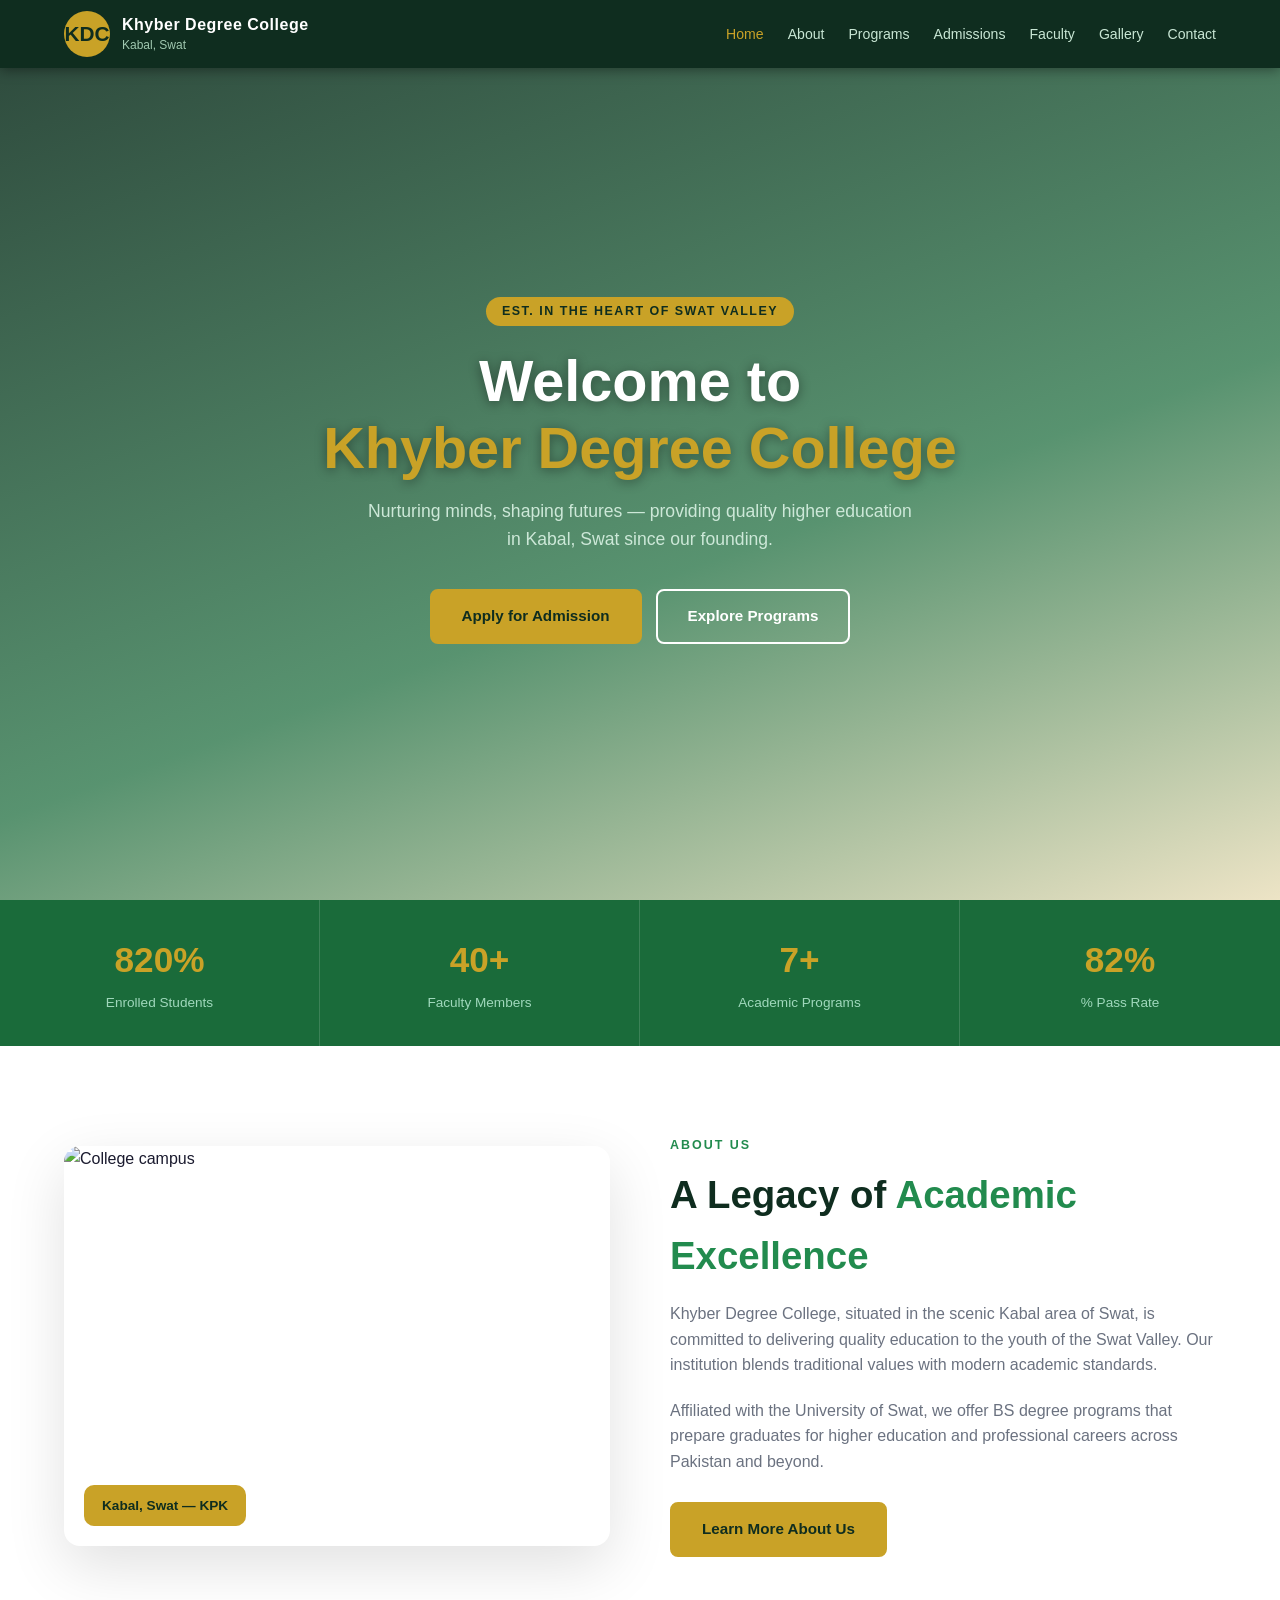
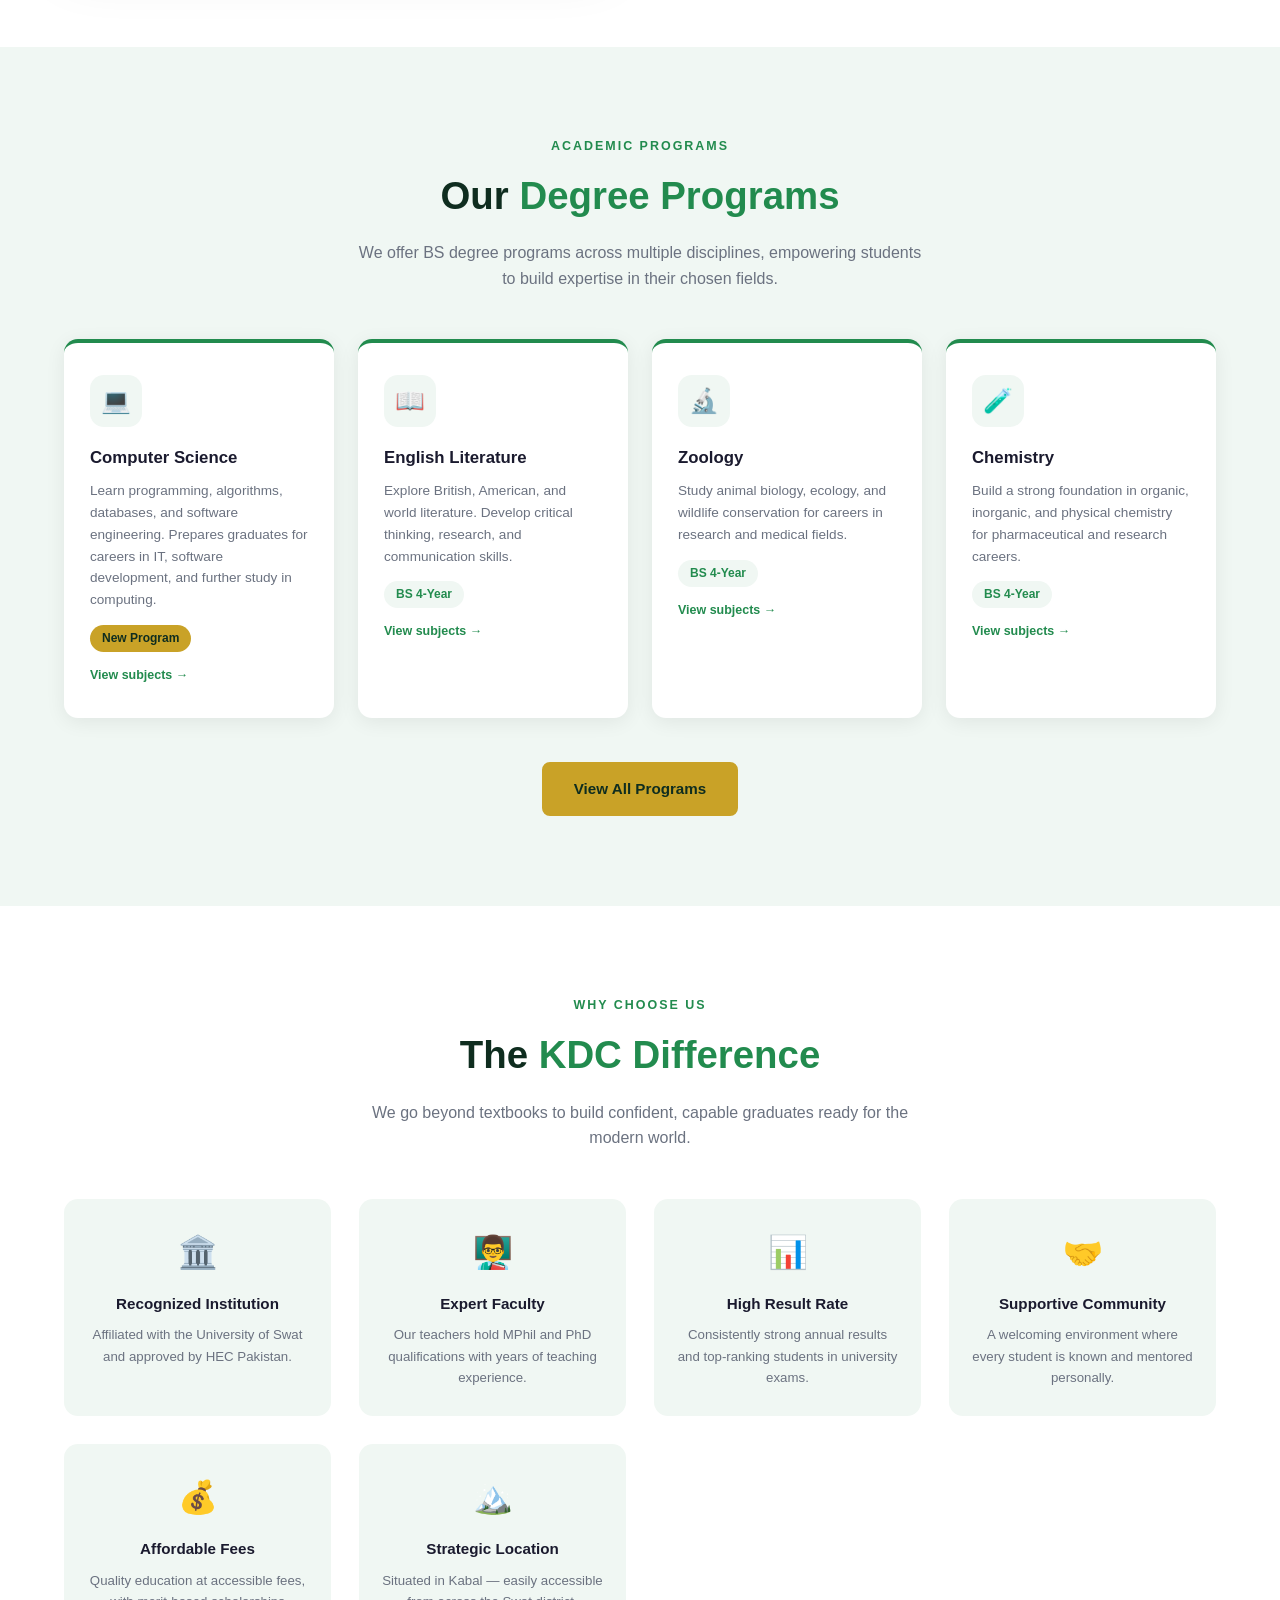
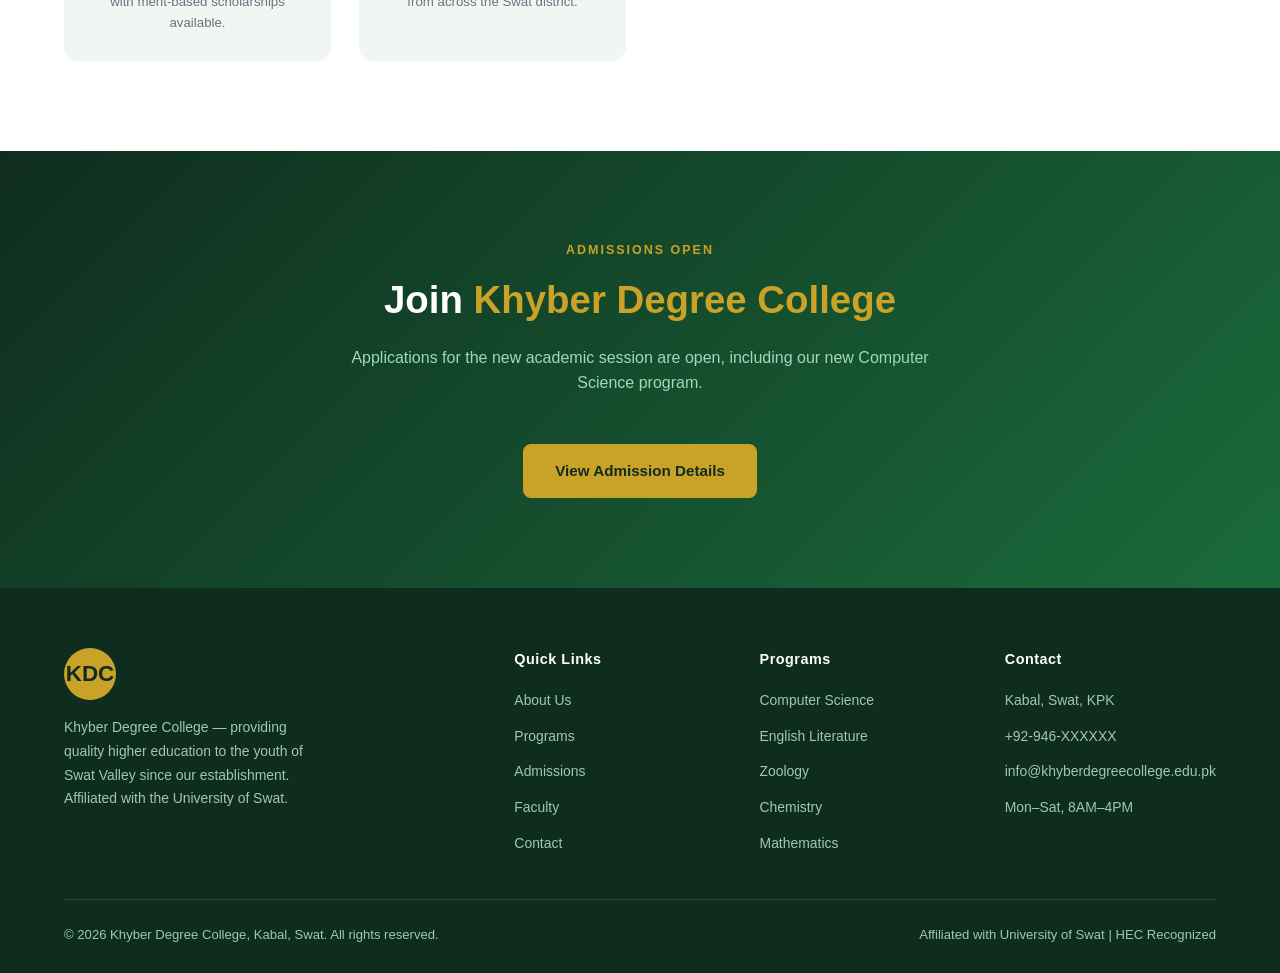
==== index.html @ 4fcd4484 "Add files via upload" ====
<!DOCTYPE html>
<html lang="en">
<head>
  <meta charset="UTF-8" />
  <meta name="viewport" content="width=device-width, initial-scale=1.0" />
  <title>Khyber Degree College – Kabal, Swat</title>
  <link rel="stylesheet" href="css/style.css" />
</head>
<body>

<!-- ── Navbar ── -->
<nav id="navbar">
  <a class="nav-brand" href="index.html">
    <div class="nav-logo">KDC</div>
    <div class="nav-title">
      <strong>Khyber Degree College</strong>
      <span>Kabal, Swat</span>
    </div>
  </a>
  <ul class="nav-links" id="navLinks">
    <li><a href="index.html" class="active">Home</a></li>
    <li><a href="about.html">About</a></li>
    <li><a href="programs.html">Programs</a></li>
    <li><a href="admissions.html">Admissions</a></li>
    <li><a href="faculty.html">Faculty</a></li>
    <li><a href="gallery.html">Gallery</a></li>
    <li><a href="contact.html">Contact</a></li>
  </ul>
  <div class="hamburger" id="hamburger" onclick="toggleMenu()">
    <span></span><span></span><span></span>
  </div>
</nav>

<!-- ── Hero ── -->
<section class="hero" id="home">
  <div class="hero-content">
    <div class="hero-badge">Est. in the Heart of Swat Valley</div>
    <h1>Welcome to<br><em>Khyber Degree College</em></h1>
    <p>Nurturing minds, shaping futures — providing quality higher education in Kabal, Swat since our founding.</p>
    <div class="hero-buttons">
      <a href="admissions.html" class="btn btn-primary">Apply for Admission</a>
      <a href="programs.html" class="btn btn-outline">Explore Programs</a>
    </div>
  </div>
</section>

<!-- ── Stats ── -->
<div class="stats">
  <div class="stat"><div class="num" data-target="1200">0</div><div class="lbl">Enrolled Students</div></div>
  <div class="stat"><div class="num" data-target="40">0</div><div class="lbl">Faculty Members</div></div>
  <div class="stat"><div class="num" data-target="7">0</div><div class="lbl">Academic Programs</div></div>
  <div class="stat"><div class="num" data-target="95">0</div><div class="lbl">% Pass Rate</div></div>
</div>

<!-- ── About teaser ── -->
<section class="about" id="about">
  <div class="about-grid">
    <div class="about-img">
      <img src="https://images.unsplash.com/photo-1523050854058-8df90110c9f1?w=800&q=80" alt="College campus" />
      <div class="img-badge">Kabal, Swat — KPK</div>
    </div>
    <div>
      <p class="section-label">About Us</p>
      <h2 class="section-title">A Legacy of <span>Academic Excellence</span></h2>
      <p style="color:var(--muted); margin-bottom:20px;">
        Khyber Degree College, situated in the scenic Kabal area of Swat, is committed to delivering quality education to the youth of the Swat Valley. Our institution blends traditional values with modern academic standards.
      </p>
      <p style="color:var(--muted); margin-bottom: 28px;">
        Affiliated with the University of Swat, we offer BS degree programs that prepare graduates for higher education and professional careers across Pakistan and beyond.
      </p>
      <a href="about.html" class="btn btn-primary">Learn More About Us</a>
    </div>
  </div>
</section>

<!-- ── Programs teaser ── -->
<section class="programs" id="programs">
  <div class="centered">
    <p class="section-label">Academic Programs</p>
    <h2 class="section-title">Our <span>Degree Programs</span></h2>
    <p class="section-desc">We offer BS degree programs across multiple disciplines, empowering students to build expertise in their chosen fields.</p>
  </div>
  <div class="programs-grid">
    <div class="program-card" onclick="openProgramModal('computer-science')">
      <div class="prog-icon">💻</div>
      <h3>Computer Science</h3>
      <p>Learn programming, algorithms, databases, and software engineering. Prepares graduates for careers in IT, software development, and further study in computing.</p>
      <span class="prog-badge new">New Program</span>
      <span class="prog-hint">View subjects →</span>
    </div>
    <div class="program-card" onclick="openProgramModal('english-literature')">
      <div class="prog-icon">📖</div>
      <h3>English Literature</h3>
      <p>Explore British, American, and world literature. Develop critical thinking, research, and communication skills.</p>
      <span class="prog-badge">BS 4-Year</span>
      <span class="prog-hint">View subjects →</span>
    </div>
    <div class="program-card" onclick="openProgramModal('zoology')">
      <div class="prog-icon">🔬</div>
      <h3>Zoology</h3>
      <p>Study animal biology, ecology, and wildlife conservation for careers in research and medical fields.</p>
      <span class="prog-badge">BS 4-Year</span>
      <span class="prog-hint">View subjects →</span>
    </div>
    <div class="program-card" onclick="openProgramModal('chemistry')">
      <div class="prog-icon">🧪</div>
      <h3>Chemistry</h3>
      <p>Build a strong foundation in organic, inorganic, and physical chemistry for pharmaceutical and research careers.</p>
      <span class="prog-badge">BS 4-Year</span>
      <span class="prog-hint">View subjects →</span>
    </div>
  </div>
  <div class="centered" style="margin-top: 44px;">
    <a href="programs.html" class="btn btn-primary">View All Programs</a>
  </div>
</section>

<!-- ── Program detail modal ── -->
<div class="modal-overlay" id="programModal">
  <div class="modal-box">
    <button class="modal-close" onclick="closeProgramModal()" aria-label="Close">✕</button>
    <div class="modal-icon" id="modalIcon"></div>
    <h2 id="modalTitle"></h2>
    <span class="modal-badge" id="modalBadge"></span>
    <h3>Core Subjects</h3>
    <ul class="modal-subjects" id="modalSubjects"></ul>
    <h3>Career Paths</h3>
    <div class="modal-careers" id="modalCareers"></div>
    <div class="modal-note">
      Plus compulsory courses in all programs: English, Islamic Studies/Ethics, Pakistan Studies, and Communication Skills.
    </div>
  </div>
</div>

<!-- ── Why KDC ── -->
<section class="why" id="why">
  <div class="centered">
    <p class="section-label">Why Choose Us</p>
    <h2 class="section-title">The <span>KDC Difference</span></h2>
    <p class="section-desc">We go beyond textbooks to build confident, capable graduates ready for the modern world.</p>
  </div>
  <div class="why-grid">
    <div class="why-card">
      <span class="why-icon">🏛️</span>
      <h3>Recognized Institution</h3>
      <p>Affiliated with the University of Swat and approved by HEC Pakistan.</p>
    </div>
    <div class="why-card">
      <span class="why-icon">👨‍🏫</span>
      <h3>Expert Faculty</h3>
      <p>Our teachers hold MPhil and PhD qualifications with years of teaching experience.</p>
    </div>
    <div class="why-card">
      <span class="why-icon">📊</span>
      <h3>High Result Rate</h3>
      <p>Consistently strong annual results and top-ranking students in university exams.</p>
    </div>
    <div class="why-card">
      <span class="why-icon">🤝</span>
      <h3>Supportive Community</h3>
      <p>A welcoming environment where every student is known and mentored personally.</p>
    </div>
    <div class="why-card">
      <span class="why-icon">💰</span>
      <h3>Affordable Fees</h3>
      <p>Quality education at accessible fees, with merit-based scholarships available.</p>
    </div>
    <div class="why-card">
      <span class="why-icon">🏔️</span>
      <h3>Strategic Location</h3>
      <p>Situated in Kabal — easily accessible from across the Swat district.</p>
    </div>
  </div>
</section>

<!-- ── Admission CTA ── -->
<section class="admission" id="admission">
  <p class="section-label">Admissions Open</p>
  <h2 class="section-title">Join <span style="color:var(--gold)">Khyber Degree College</span></h2>
  <p class="section-desc">Applications for the new academic session are open, including our new Computer Science program.</p>
  <a href="admissions.html" class="btn btn-primary">View Admission Details</a>
</section>

<!-- ── Footer ── -->
<footer>
  <div class="footer-grid">
    <div class="footer-brand">
      <div class="footer-logo">KDC</div>
      <p>Khyber Degree College — providing quality higher education to the youth of Swat Valley since our establishment. Affiliated with the University of Swat.</p>
    </div>
    <div class="footer-col">
      <h4>Quick Links</h4>
      <ul>
        <li><a href="about.html">About Us</a></li>
        <li><a href="programs.html">Programs</a></li>
        <li><a href="admissions.html">Admissions</a></li>
        <li><a href="faculty.html">Faculty</a></li>
        <li><a href="contact.html">Contact</a></li>
      </ul>
    </div>
    <div class="footer-col">
      <h4>Programs</h4>
      <ul>
        <li><a href="programs.html">Computer Science</a></li>
        <li><a href="programs.html">English Literature</a></li>
        <li><a href="programs.html">Zoology</a></li>
        <li><a href="programs.html">Chemistry</a></li>
        <li><a href="programs.html">Mathematics</a></li>
      </ul>
    </div>
    <div class="footer-col">
      <h4>Contact</h4>
      <ul>
        <li><a href="contact.html">Kabal, Swat, KPK</a></li>
        <li><a href="contact.html">+92-946-XXXXXX</a></li>
        <li><a href="contact.html">info@khyberdegreecollege.edu.pk</a></li>
        <li><a href="contact.html">Mon–Sat, 8AM–4PM</a></li>
      </ul>
    </div>
  </div>
  <div class="footer-bottom">
    <span>© 2026 Khyber Degree College, Kabal, Swat. All rights reserved.</span>
    <span>Affiliated with University of Swat | HEC Recognized</span>
  </div>
</footer>

<script src="js/script.js"></script>
<script src="js/programs-data.js"></script>
</body>
</html>
---- css/style.css ----
/* ── Reset & base ── */
*, *::before, *::after { box-sizing: border-box; margin: 0; padding: 0; }
html { scroll-behavior: smooth; }
body {
  font-family: 'Segoe UI', Arial, sans-serif;
  color: #1a1a2e;
  background: #f9fafb;
  line-height: 1.6;
}

/* ── Colour tokens ── */
:root {
  --green:  #1a6b3a;
  --green2: #228b4e;
  --gold:   #c9a227;
  --light:  #f0f7f3;
  --dark:   #0f2d1f;
  --text:   #2d2d2d;
  --muted:  #6b7280;
}

a { color: inherit; }
img { max-width: 100%; display: block; }

/* ── Navbar ── */
nav {
  position: fixed; top: 0; width: 100%; z-index: 999;
  background: var(--dark);
  display: flex; align-items: center; justify-content: space-between;
  padding: 0 5%;
  height: 68px;
  box-shadow: 0 2px 12px rgba(0,0,0,.4);
}
.nav-brand {
  display: flex; align-items: center; gap: 12px;
  text-decoration: none;
}
.nav-logo {
  width: 46px; height: 46px; border-radius: 50%;
  background: var(--gold);
  display: flex; align-items: center; justify-content: center;
  font-size: 1.3rem; font-weight: 900; color: var(--dark);
  flex-shrink: 0;
}
.nav-title { color: #fff; line-height: 1.2; }
.nav-title strong { display: block; font-size: 1rem; letter-spacing: .5px; }
.nav-title span { font-size: .75rem; color: #a0c8b0; }
.nav-links { display: flex; gap: 24px; list-style: none; }
.nav-links a {
  color: #c8e6d4; text-decoration: none;
  font-size: .88rem; font-weight: 500;
  transition: color .2s;
}
.nav-links a:hover, .nav-links a.active { color: var(--gold); }
.hamburger { display: none; flex-direction: column; gap: 5px; cursor: pointer; }
.hamburger span { width: 24px; height: 2px; background: #fff; transition: .3s; }

/* ── Hero (home) ── */
.hero {
  min-height: 100vh;
  background:
    linear-gradient(160deg, rgba(15,45,31,.88) 0%, rgba(26,107,58,.72) 60%, rgba(201,162,39,.25) 100%),
    url('https://images.unsplash.com/photo-1562774053-701939374585?w=1600&q=80') center/cover no-repeat;
  display: flex; align-items: center; justify-content: center;
  text-align: center;
  padding: 120px 5% 80px;
}
.hero-content { max-width: 780px; }
.hero-badge {
  display: inline-block;
  background: var(--gold); color: var(--dark);
  font-size: .78rem; font-weight: 700; letter-spacing: 1.5px;
  text-transform: uppercase; padding: 5px 16px; border-radius: 20px;
  margin-bottom: 22px;
}
.hero h1 {
  font-size: clamp(2rem, 5vw, 3.6rem);
  color: #fff; font-weight: 800; line-height: 1.15;
  text-shadow: 0 2px 12px rgba(0,0,0,.4);
  margin-bottom: 16px;
}
.hero h1 em { color: var(--gold); font-style: normal; }
.hero p {
  font-size: 1.1rem; color: #cde8d8;
  max-width: 560px; margin: 0 auto 36px;
}
.hero-buttons { display: flex; gap: 14px; justify-content: center; flex-wrap: wrap; }
.btn {
  padding: 13px 30px; border-radius: 8px; font-size: .95rem;
  font-weight: 600; cursor: pointer; text-decoration: none;
  border: 2px solid transparent; transition: all .25s;
  display: inline-block;
}
.btn-primary { background: var(--gold); color: var(--dark); border-color: var(--gold); }
.btn-primary:hover { background: #b8900f; border-color: #b8900f; }
.btn-outline { background: transparent; color: #fff; border-color: #fff; }
.btn-outline:hover { background: #fff; color: var(--dark); }

/* ── Page banner (inner pages) ── */
.page-banner {
  margin-top: 68px;
  padding: 70px 5% 50px;
  background: linear-gradient(135deg, var(--dark) 0%, var(--green) 100%);
  text-align: center;
}
.page-banner .crumb {
  color: var(--gold); font-size: .8rem; font-weight: 700;
  letter-spacing: 1.5px; text-transform: uppercase; margin-bottom: 10px;
}
.page-banner h1 { color: #fff; font-size: clamp(1.8rem, 4vw, 2.6rem); font-weight: 800; }
.page-banner p { color: #a0d8bc; max-width: 560px; margin: 12px auto 0; font-size: .95rem; }

/* ── Stats strip ── */
.stats {
  background: var(--green);
  display: flex; flex-wrap: wrap; justify-content: center; gap: 0;
}
.stat {
  flex: 1 1 180px; text-align: center;
  padding: 32px 20px; border-right: 1px solid rgba(255,255,255,.15);
}
.stat:last-child { border-right: none; }
.stat .num { font-size: 2.2rem; font-weight: 800; color: var(--gold); }
.stat .lbl { font-size: .85rem; color: #a0d8bc; margin-top: 4px; }

/* ── Section shared ── */
section { padding: 90px 5%; }
.section-label {
  font-size: .78rem; font-weight: 700; letter-spacing: 2px;
  text-transform: uppercase; color: var(--green2); margin-bottom: 8px;
}
.section-title {
  font-size: clamp(1.6rem, 3vw, 2.4rem);
  font-weight: 800; color: var(--dark); margin-bottom: 14px;
}
.section-title span { color: var(--green2); }
.section-desc { color: var(--muted); max-width: 580px; margin-bottom: 48px; }
.centered { text-align: center; }
.centered .section-desc { margin-left: auto; margin-right: auto; }

/* ── About ── */
.about { background: #fff; }
.about-grid {
  display: grid; grid-template-columns: 1fr 1fr; gap: 60px; align-items: center;
}
.about-img {
  border-radius: 16px; overflow: hidden;
  box-shadow: 0 20px 60px rgba(0,0,0,.12);
  position: relative;
}
.about-img img { width: 100%; height: 400px; object-fit: cover; display: block; }
.about-img .img-badge {
  position: absolute; bottom: 20px; left: 20px;
  background: var(--gold); color: var(--dark);
  padding: 10px 18px; border-radius: 10px;
  font-weight: 700; font-size: .85rem;
}
.about-points { display: flex; flex-direction: column; gap: 18px; margin-top: 28px; }
.about-point {
  display: flex; gap: 14px; align-items: flex-start;
}
.point-icon {
  width: 40px; height: 40px; border-radius: 10px;
  background: var(--light); color: var(--green2);
  font-size: 1.1rem;
  display: flex; align-items: center; justify-content: center;
  flex-shrink: 0;
}
.about-point h4 { font-size: .95rem; font-weight: 700; margin-bottom: 2px; }
.about-point p { font-size: .87rem; color: var(--muted); }

.mv-grid {
  display: grid; grid-template-columns: repeat(auto-fit, minmax(240px, 1fr));
  gap: 24px; margin-top: 20px;
}
.mv-card {
  background: var(--light); border-radius: 14px; padding: 30px 26px;
  border-top: 4px solid var(--green2);
}
.mv-card h3 { font-size: 1.05rem; font-weight: 700; margin-bottom: 10px; color: var(--dark); }
.mv-card p { font-size: .88rem; color: var(--muted); }

/* ── Programs ── */
.programs { background: var(--light); }
.programs-grid {
  display: grid;
  grid-template-columns: repeat(auto-fit, minmax(240px, 1fr));
  gap: 24px;
}
.program-card {
  background: #fff; border-radius: 14px;
  padding: 32px 26px;
  box-shadow: 0 4px 20px rgba(0,0,0,.07);
  border-top: 4px solid var(--green2);
  transition: transform .25s, box-shadow .25s;
}
.program-card:hover { transform: translateY(-6px); box-shadow: 0 12px 36px rgba(0,0,0,.13); }
.prog-icon {
  width: 52px; height: 52px; border-radius: 14px;
  background: var(--light); color: var(--green2);
  font-size: 1.5rem;
  display: flex; align-items: center; justify-content: center;
  margin-bottom: 18px;
}
.program-card h3 { font-size: 1.05rem; font-weight: 700; margin-bottom: 8px; }
.program-card p { font-size: .85rem; color: var(--muted); line-height: 1.6; }
.prog-badge {
  display: inline-block; margin-top: 14px;
  background: var(--light); color: var(--green2);
  font-size: .75rem; font-weight: 600; padding: 4px 12px; border-radius: 20px;
}
.prog-badge.new { background: var(--gold); color: var(--dark); }
.program-card { cursor: pointer; }
.prog-hint {
  display: block; margin-top: 14px;
  font-size: .78rem; font-weight: 600; color: var(--green2);
}

/* ── Program detail modal ── */
.modal-overlay {
  display: none; position: fixed; inset: 0; z-index: 1200;
  background: rgba(15,45,31,.65);
  align-items: center; justify-content: center;
  padding: 24px;
}
.modal-overlay.open { display: flex; }
.modal-box {
  background: #fff; border-radius: 18px;
  max-width: 560px; width: 100%;
  max-height: 85vh; overflow-y: auto;
  padding: 40px 36px;
  position: relative;
  box-shadow: 0 30px 80px rgba(0,0,0,.35);
}
.modal-close {
  position: absolute; top: 18px; right: 18px;
  width: 34px; height: 34px; border-radius: 50%;
  background: var(--light); color: var(--dark);
  border: none; font-size: 1.1rem; cursor: pointer;
  display: flex; align-items: center; justify-content: center;
  transition: background .2s;
}
.modal-close:hover { background: #e2e8e4; }
.modal-icon {
  width: 56px; height: 56px; border-radius: 14px;
  background: var(--light); color: var(--green2);
  font-size: 1.6rem;
  display: flex; align-items: center; justify-content: center;
  margin-bottom: 18px;
}
.modal-box h2 { font-size: 1.4rem; font-weight: 800; color: var(--dark); margin-bottom: 6px; }
.modal-box .modal-badge {
  display: inline-block; background: var(--light); color: var(--green2);
  font-size: .75rem; font-weight: 600; padding: 4px 12px; border-radius: 20px;
  margin-bottom: 18px;
}
.modal-box h3 {
  font-size: .85rem; font-weight: 700; letter-spacing: .5px; text-transform: uppercase;
  color: var(--green2); margin: 22px 0 12px;
}
.modal-subjects { list-style: none; display: flex; flex-direction: column; gap: 8px; }
.modal-subjects li {
  display: flex; align-items: flex-start; gap: 10px;
  font-size: .88rem; color: var(--text);
}
.modal-subjects li::before {
  content: '✓'; color: var(--green2); font-weight: 800; flex-shrink: 0;
}
.modal-careers { display: flex; flex-wrap: wrap; gap: 8px; }
.modal-careers span {
  background: var(--light); color: var(--dark);
  font-size: .8rem; padding: 6px 14px; border-radius: 20px;
}
.modal-note {
  margin-top: 22px; padding: 14px 16px; border-radius: 10px;
  background: var(--light); border-left: 4px solid var(--gold);
  font-size: .8rem; color: var(--muted);
}

/* ── Why us ── */
.why { background: #fff; }
.why-grid {
  display: grid; grid-template-columns: repeat(auto-fit, minmax(220px, 1fr));
  gap: 28px;
}
.why-card {
  background: var(--light); border-radius: 14px;
  padding: 28px 22px; text-align: center;
  transition: background .25s;
}
.why-card:hover { background: var(--green); }
.why-card:hover .why-icon,
.why-card:hover h3,
.why-card:hover p { color: #fff; }
.why-icon { font-size: 2rem; margin-bottom: 14px; color: var(--green2); display: block; }
.why-card h3 { font-size: .95rem; font-weight: 700; margin-bottom: 8px; }
.why-card p { font-size: .83rem; color: var(--muted); }

/* ── Gallery ── */
.gallery { background: var(--light); }
.gallery-grid {
  display: grid;
  grid-template-columns: repeat(3, 1fr);
  grid-template-rows: 200px 200px;
  gap: 14px;
}
.gallery-item { border-radius: 12px; overflow: hidden; }
.gallery-item:first-child { grid-column: span 2; }
.gallery-item img {
  width: 100%; height: 100%; object-fit: cover;
  transition: transform .4s;
}
.gallery-item:hover img { transform: scale(1.06); }

.gallery-full {
  display: grid;
  grid-template-columns: repeat(auto-fit, minmax(260px, 1fr));
  gap: 18px;
}
.gallery-full .gallery-item { height: 220px; }
.gallery-full .gallery-item img { height: 100%; }

/* ── Admission ── */
.admission {
  background: linear-gradient(135deg, var(--dark) 0%, var(--green) 100%);
  text-align: center;
}
.admission .section-title { color: #fff; }
.admission .section-label { color: var(--gold); }
.admission .section-desc { color: #a0d8bc; margin-left: auto; margin-right: auto; }
.admission-steps {
  display: flex; flex-wrap: wrap; justify-content: center; gap: 24px; margin-bottom: 42px;
}
.step {
  background: rgba(255,255,255,.1); border: 1px solid rgba(255,255,255,.15);
  border-radius: 12px; padding: 24px 20px; width: 180px; text-align: center;
}
.step-num {
  width: 38px; height: 38px; border-radius: 50%;
  background: var(--gold); color: var(--dark);
  font-weight: 800; font-size: 1rem;
  display: flex; align-items: center; justify-content: center;
  margin: 0 auto 12px;
}
.step h4 { color: #fff; font-size: .9rem; font-weight: 600; }

.req-grid {
  display: grid; grid-template-columns: repeat(auto-fit, minmax(220px, 1fr));
  gap: 20px; text-align: left; margin: 30px 0;
}
.req-card {
  background: #fff; border-radius: 12px; padding: 24px;
  box-shadow: 0 4px 20px rgba(0,0,0,.06);
}
.req-card h4 { color: var(--dark); font-size: .95rem; margin-bottom: 8px; }
.req-card p, .req-card ul { color: var(--muted); font-size: .85rem; }
.req-card ul { padding-left: 18px; }

/* ── Faculty ── */
.faculty { background: #fff; }
.faculty-grid {
  display: grid; grid-template-columns: repeat(auto-fit, minmax(230px, 1fr));
  gap: 24px;
}
.faculty-card {
  background: var(--light); border-radius: 14px; padding: 28px 22px; text-align: center;
}
.faculty-avatar {
  width: 72px; height: 72px; border-radius: 50%;
  background: var(--green2); color: #fff;
  display: flex; align-items: center; justify-content: center;
  font-size: 1.4rem; font-weight: 800;
  margin: 0 auto 16px;
}
.faculty-card h3 { font-size: .98rem; font-weight: 700; color: var(--dark); }
.faculty-card .role { font-size: .82rem; color: var(--green2); font-weight: 600; margin: 4px 0 8px; }
.faculty-card p { font-size: .82rem; color: var(--muted); }
.faculty-note {
  background: var(--light); border-left: 4px solid var(--gold);
  padding: 18px 22px; border-radius: 8px; margin-bottom: 40px;
  font-size: .88rem; color: var(--muted);
}

/* ── Contact ── */
.contact { background: #fff; }
.contact-grid { display: grid; grid-template-columns: 1fr 1fr; gap: 60px; }
.contact-info { display: flex; flex-direction: column; gap: 24px; }
.contact-item { display: flex; gap: 16px; align-items: flex-start; }
.contact-icon {
  width: 46px; height: 46px; border-radius: 12px;
  background: var(--light); color: var(--green2);
  font-size: 1.2rem;
  display: flex; align-items: center; justify-content: center; flex-shrink: 0;
}
.contact-item h4 { font-weight: 700; font-size: .9rem; margin-bottom: 4px; }
.contact-item p { font-size: .87rem; color: var(--muted); }
.contact-form { display: flex; flex-direction: column; gap: 16px; }
.form-row { display: grid; grid-template-columns: 1fr 1fr; gap: 16px; }
.contact-form input,
.contact-form textarea,
.contact-form select {
  padding: 13px 16px; border: 2px solid #e5e7eb; border-radius: 8px;
  font-size: .9rem; font-family: inherit; color: var(--text);
  outline: none; transition: border-color .2s; background: #fff;
  width: 100%;
}
.contact-form input:focus,
.contact-form textarea:focus,
.contact-form select:focus { border-color: var(--green2); }
.contact-form textarea { resize: vertical; min-height: 120px; }
.contact-form .btn { width: 100%; text-align: center; border: none; }

.map-placeholder {
  margin-top: 60px; height: 320px; border-radius: 16px;
  background: var(--light); display: flex; align-items: center; justify-content: center;
  color: var(--muted); font-size: .9rem; text-align: center; border: 2px dashed #d1d5db;
}

/* ── Footer ── */
footer {
  background: var(--dark);
  padding: 60px 5% 28px;
  color: #a0c8b0;
}
.footer-grid {
  display: grid; grid-template-columns: 2fr 1fr 1fr 1fr;
  gap: 40px; margin-bottom: 44px;
}
.footer-brand { }
.footer-logo {
  width: 52px; height: 52px; border-radius: 50%;
  background: var(--gold); color: var(--dark);
  font-size: 1.4rem; font-weight: 900;
  display: flex; align-items: center; justify-content: center;
  margin-bottom: 16px;
}
.footer-brand p { font-size: .87rem; line-height: 1.7; max-width: 260px; }
.footer-col h4 {
  color: #fff; font-size: .9rem; font-weight: 700;
  margin-bottom: 16px; letter-spacing: .5px;
}
.footer-col ul { list-style: none; display: flex; flex-direction: column; gap: 10px; }
.footer-col a {
  color: #a0c8b0; text-decoration: none; font-size: .87rem;
  transition: color .2s;
}
.footer-col a:hover { color: var(--gold); }
.footer-bottom {
  border-top: 1px solid rgba(255,255,255,.1);
  padding-top: 24px;
  display: flex; justify-content: space-between; align-items: center;
  flex-wrap: wrap; gap: 12px;
  font-size: .82rem;
}

/* ── Responsive ── */
@media (max-width: 900px) {
  .about-grid, .contact-grid, .footer-grid { grid-template-columns: 1fr; }
  .gallery-grid { grid-template-columns: 1fr 1fr; }
  .gallery-item:first-child { grid-column: span 2; }
  .footer-grid { grid-template-columns: 1fr 1fr; }
}
@media (max-width: 640px) {
  .nav-links { display: none; }
  .nav-links.open {
    display: flex; flex-direction: column;
    position: absolute; top: 68px; left: 0; width: 100%;
    background: var(--dark); padding: 20px 5%;
    gap: 18px;
  }
  .hamburger { display: flex; }
  .gallery-grid { grid-template-columns: 1fr; }
  .gallery-item:first-child { grid-column: span 1; }
  .form-row { grid-template-columns: 1fr; }
  .footer-grid { grid-template-columns: 1fr; }
  .footer-bottom { flex-direction: column; text-align: center; }
}
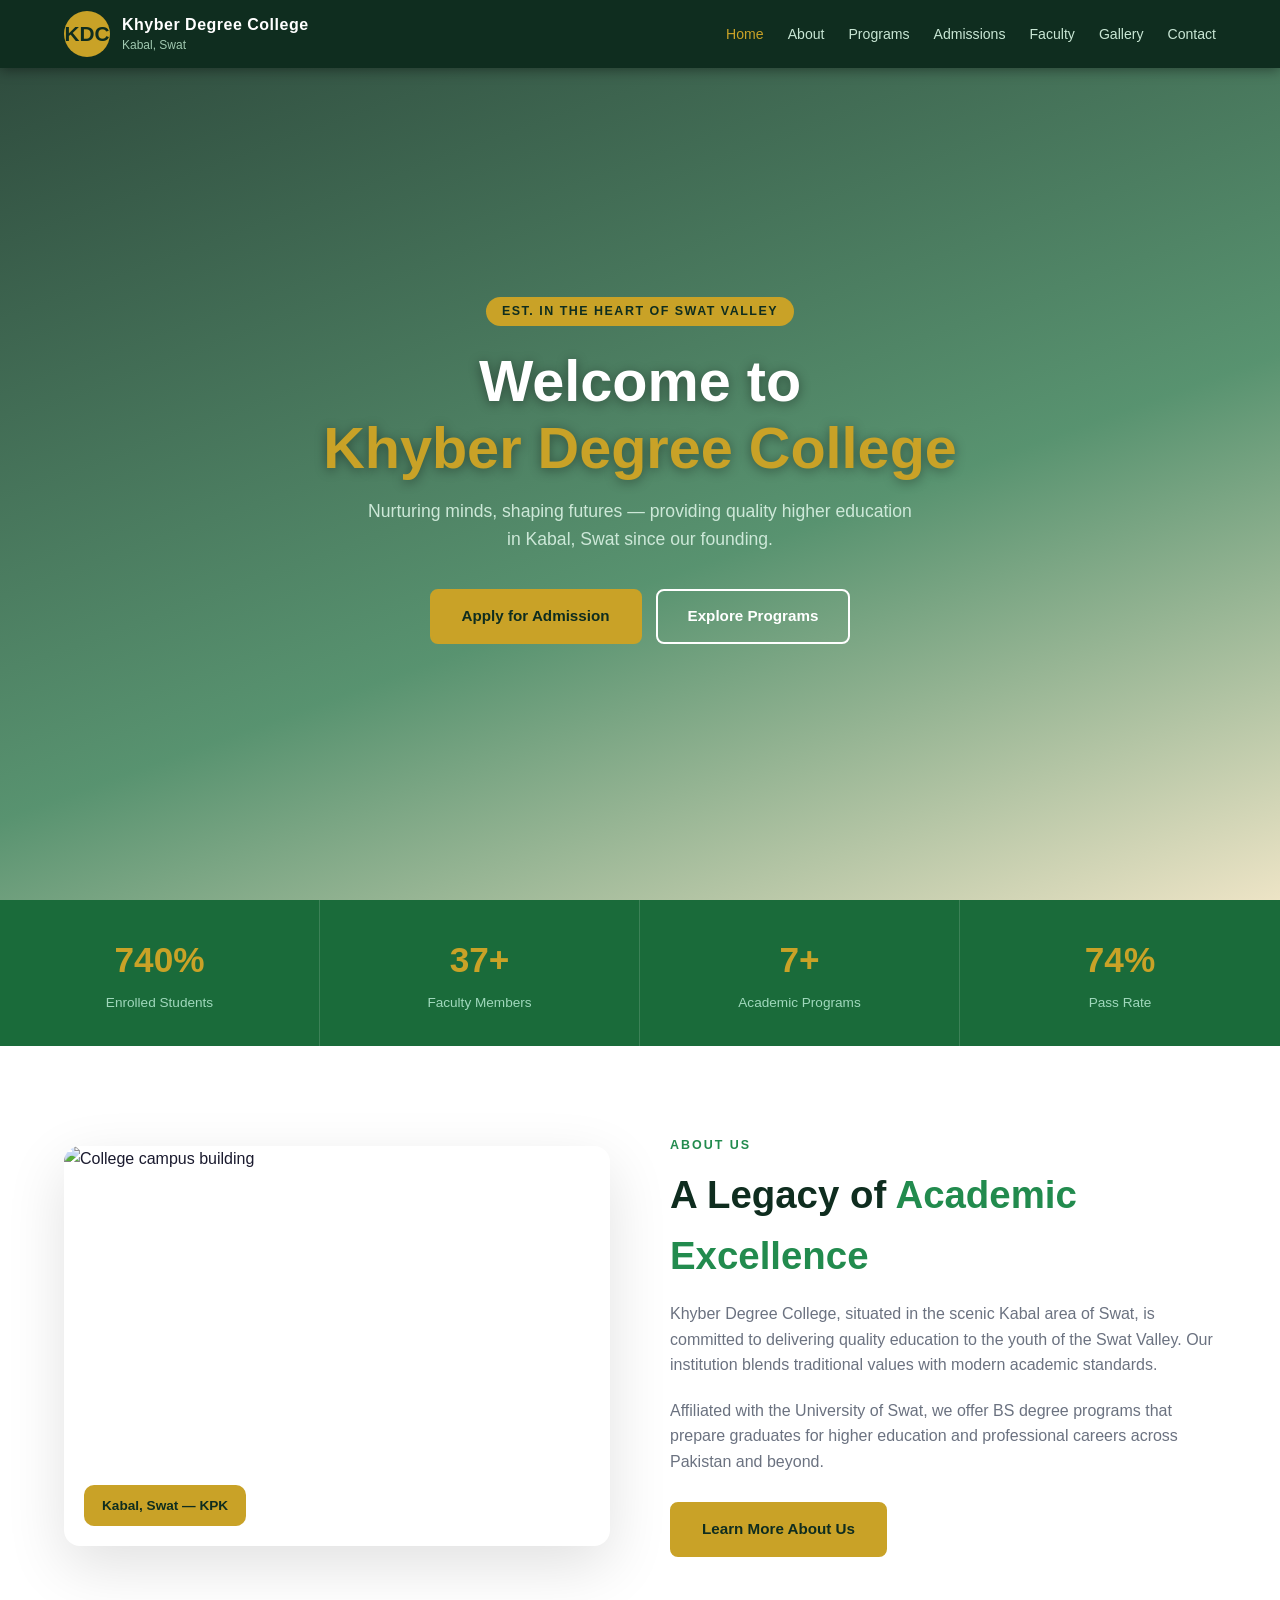
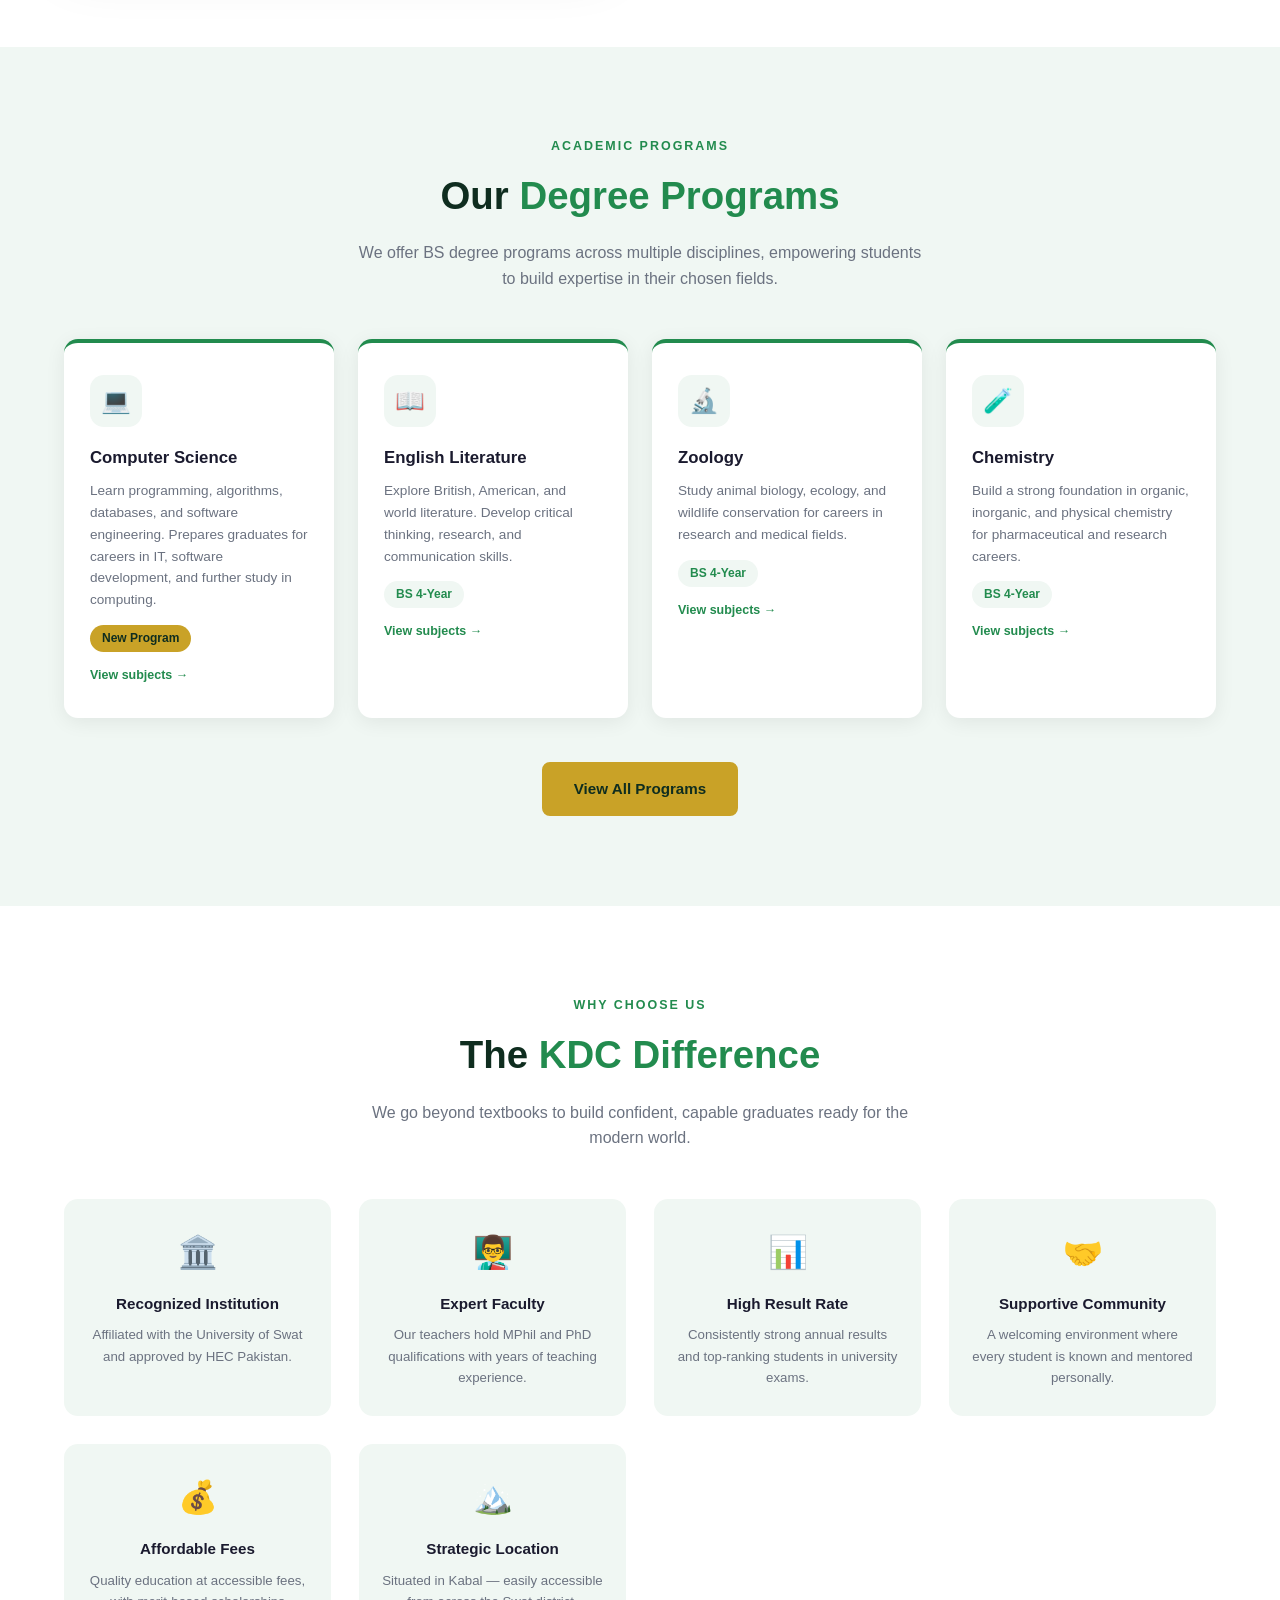
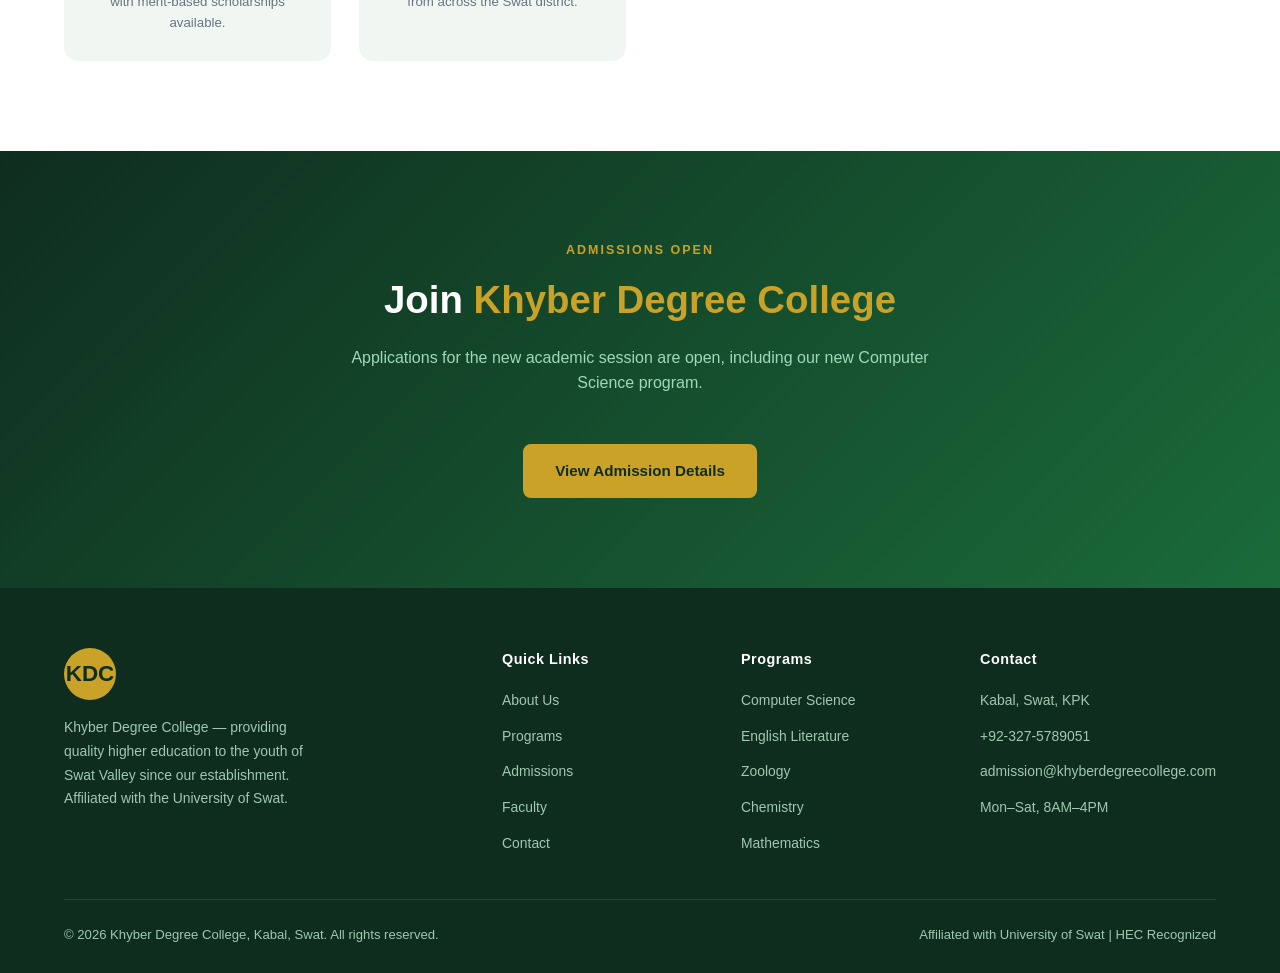
==== commit a33642fe: "Add files via upload" ====
--- a/index.html
+++ b/index.html
@@ -46,17 +46,17 @@
 
 <!-- ── Stats ── -->
 <div class="stats">
-  <div class="stat"><div class="num" data-target="1200">0</div><div class="lbl">Enrolled Students</div></div>
-  <div class="stat"><div class="num" data-target="40">0</div><div class="lbl">Faculty Members</div></div>
-  <div class="stat"><div class="num" data-target="7">0</div><div class="lbl">Academic Programs</div></div>
-  <div class="stat"><div class="num" data-target="95">0</div><div class="lbl">% Pass Rate</div></div>
+  <div class="stat"><div class="num" data-target="1200" data-suffix="+">0</div><div class="lbl">Enrolled Students</div></div>
+  <div class="stat"><div class="num" data-target="40" data-suffix="+">0</div><div class="lbl">Faculty Members</div></div>
+  <div class="stat"><div class="num" data-target="7" data-suffix="">0</div><div class="lbl">Academic Programs</div></div>
+  <div class="stat"><div class="num" data-target="95" data-suffix="%">0</div><div class="lbl">Pass Rate</div></div>
 </div>
 
 <!-- ── About teaser ── -->
 <section class="about" id="about">
   <div class="about-grid">
     <div class="about-img">
-      <img src="https://images.unsplash.com/photo-1523050854058-8df90110c9f1?w=800&q=80" alt="College campus" />
+      <img src="https://images.unsplash.com/photo-1696264940490-ff9e371c324c?w=800&q=80" alt="College campus building" />
       <div class="img-badge">Kabal, Swat — KPK</div>
     </div>
     <div>
@@ -212,8 +212,8 @@
       <h4>Contact</h4>
       <ul>
         <li><a href="contact.html">Kabal, Swat, KPK</a></li>
-        <li><a href="contact.html">+92-946-XXXXXX</a></li>
-        <li><a href="contact.html">info@khyberdegreecollege.edu.pk</a></li>
+        <li><a href="contact.html">+92-327-5789051</a></li>
+        <li><a href="mailto:admission@khyberdegreecollege.com">admission@khyberdegreecollege.com</a></li>
         <li><a href="contact.html">Mon–Sat, 8AM–4PM</a></li>
       </ul>
     </div>
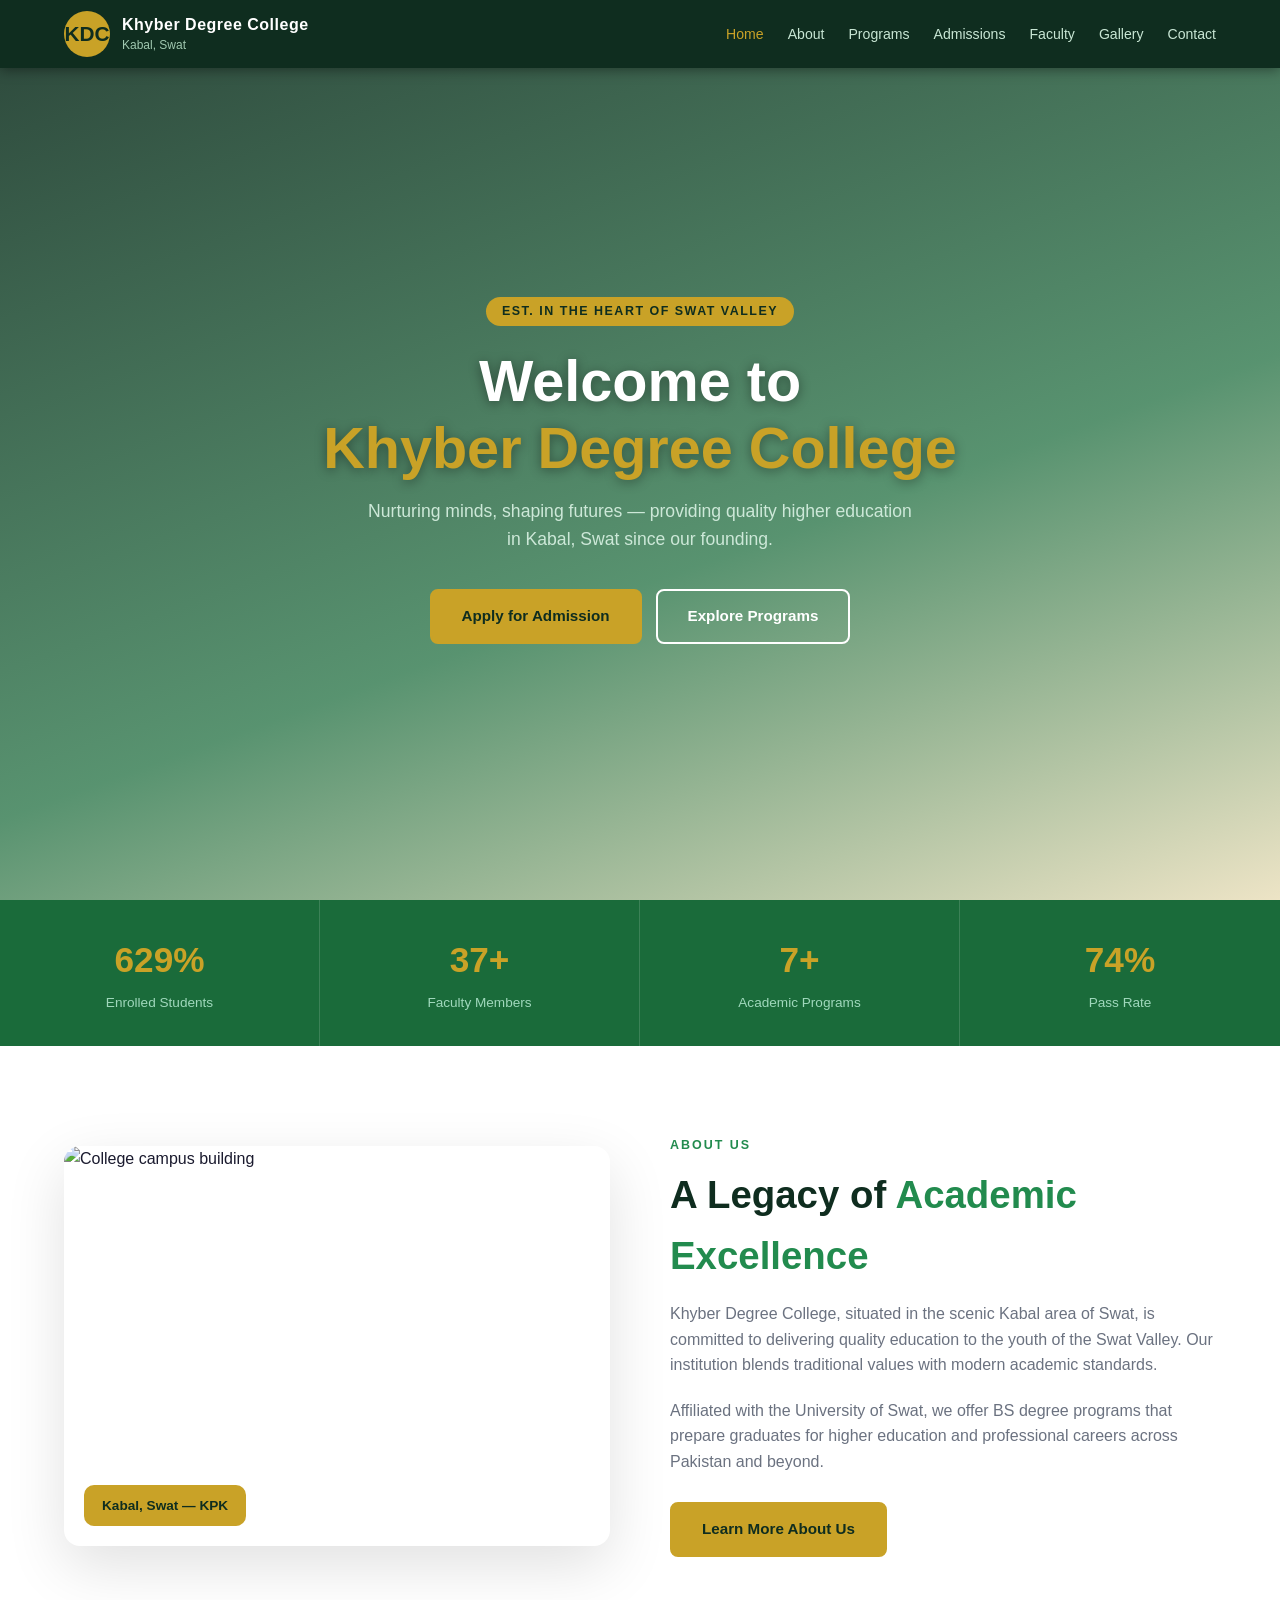
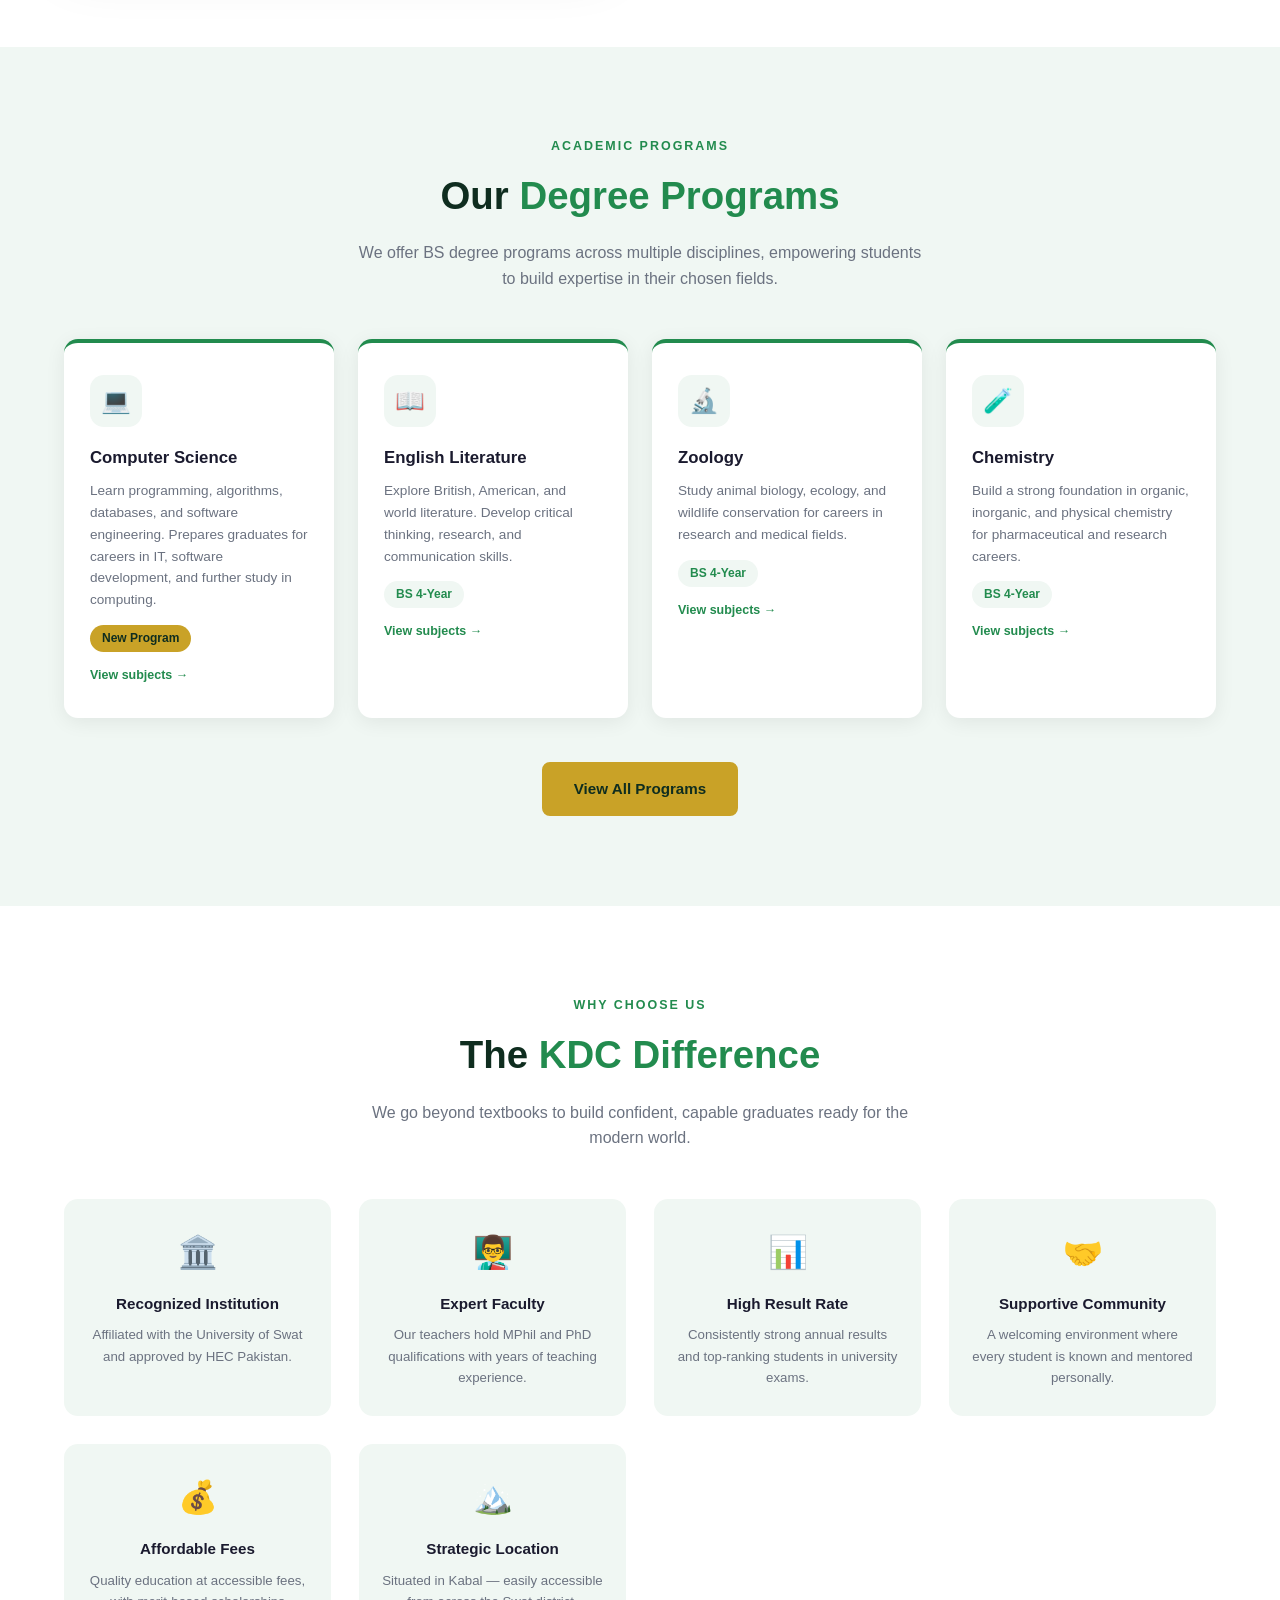
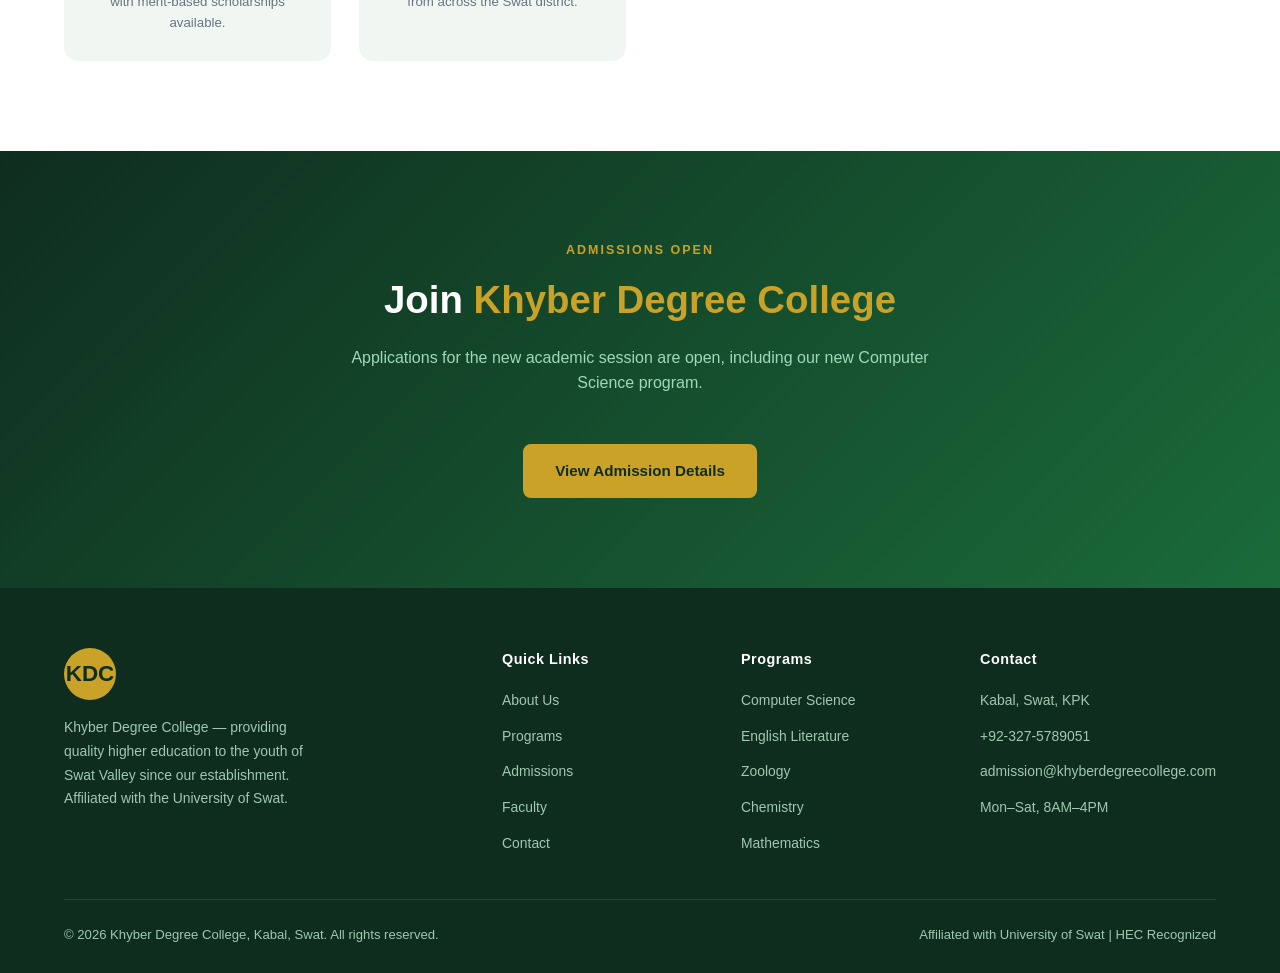
==== commit a0fe97e5: "Add files via upload" ====
--- a/index.html
+++ b/index.html
@@ -46,7 +46,7 @@
 
 <!-- ── Stats ── -->
 <div class="stats">
-  <div class="stat"><div class="num" data-target="1200" data-suffix="+">0</div><div class="lbl">Enrolled Students</div></div>
+  <div class="stat"><div class="num" data-target="1000" data-suffix="+">0</div><div class="lbl">Enrolled Students</div></div>
   <div class="stat"><div class="num" data-target="40" data-suffix="+">0</div><div class="lbl">Faculty Members</div></div>
   <div class="stat"><div class="num" data-target="7" data-suffix="">0</div><div class="lbl">Academic Programs</div></div>
   <div class="stat"><div class="num" data-target="95" data-suffix="%">0</div><div class="lbl">Pass Rate</div></div>
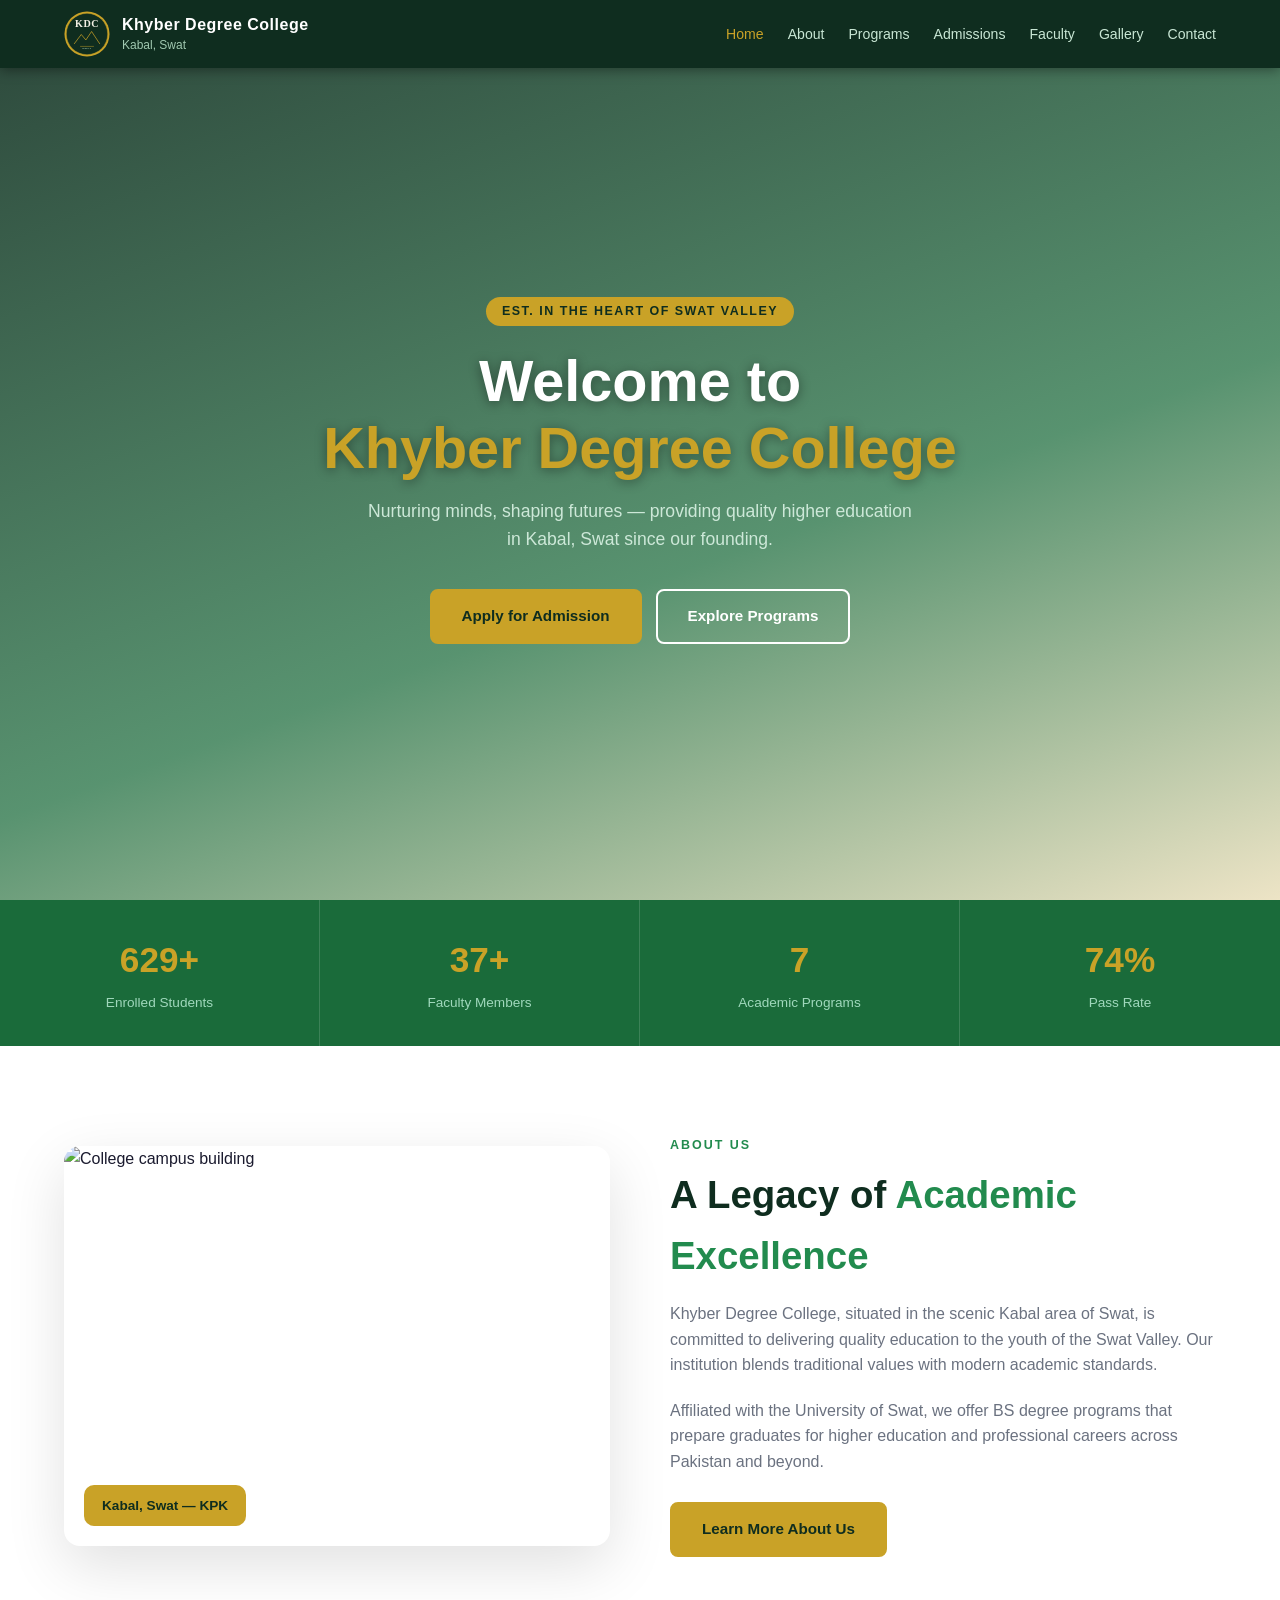
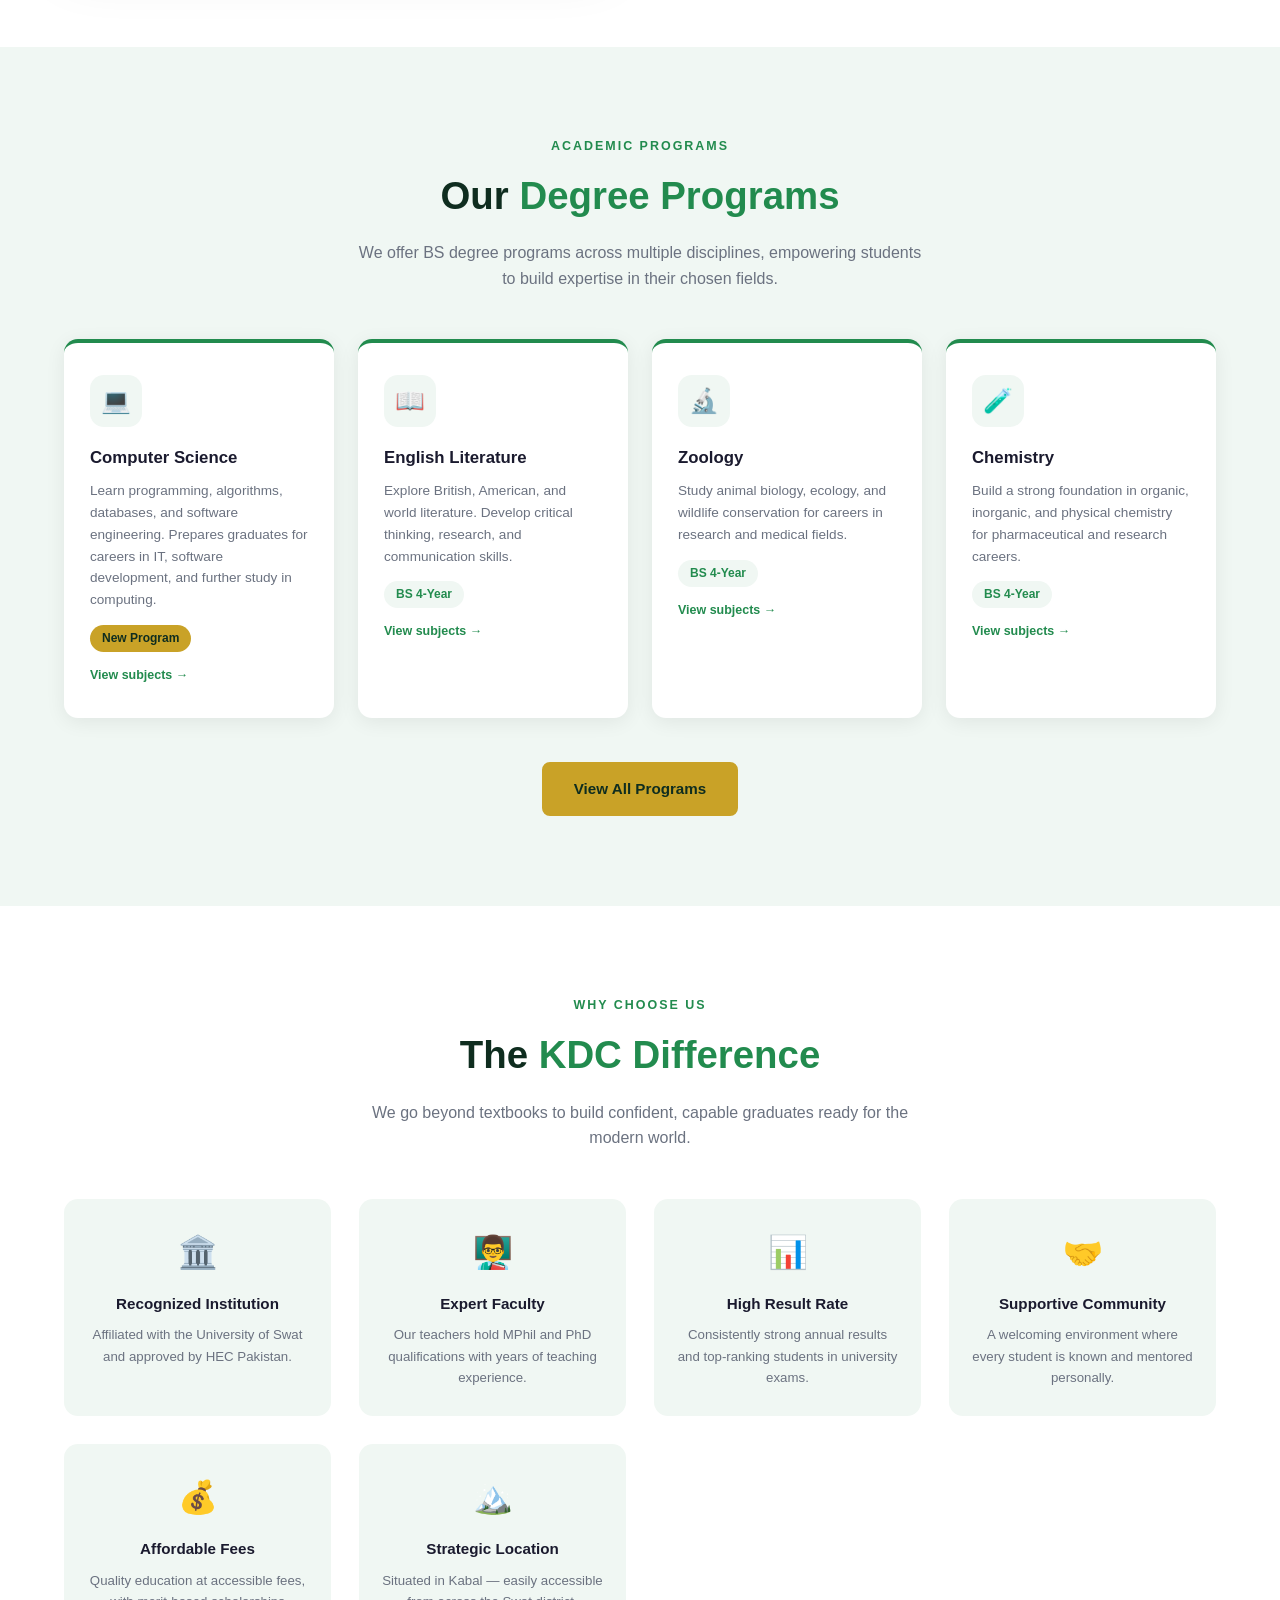
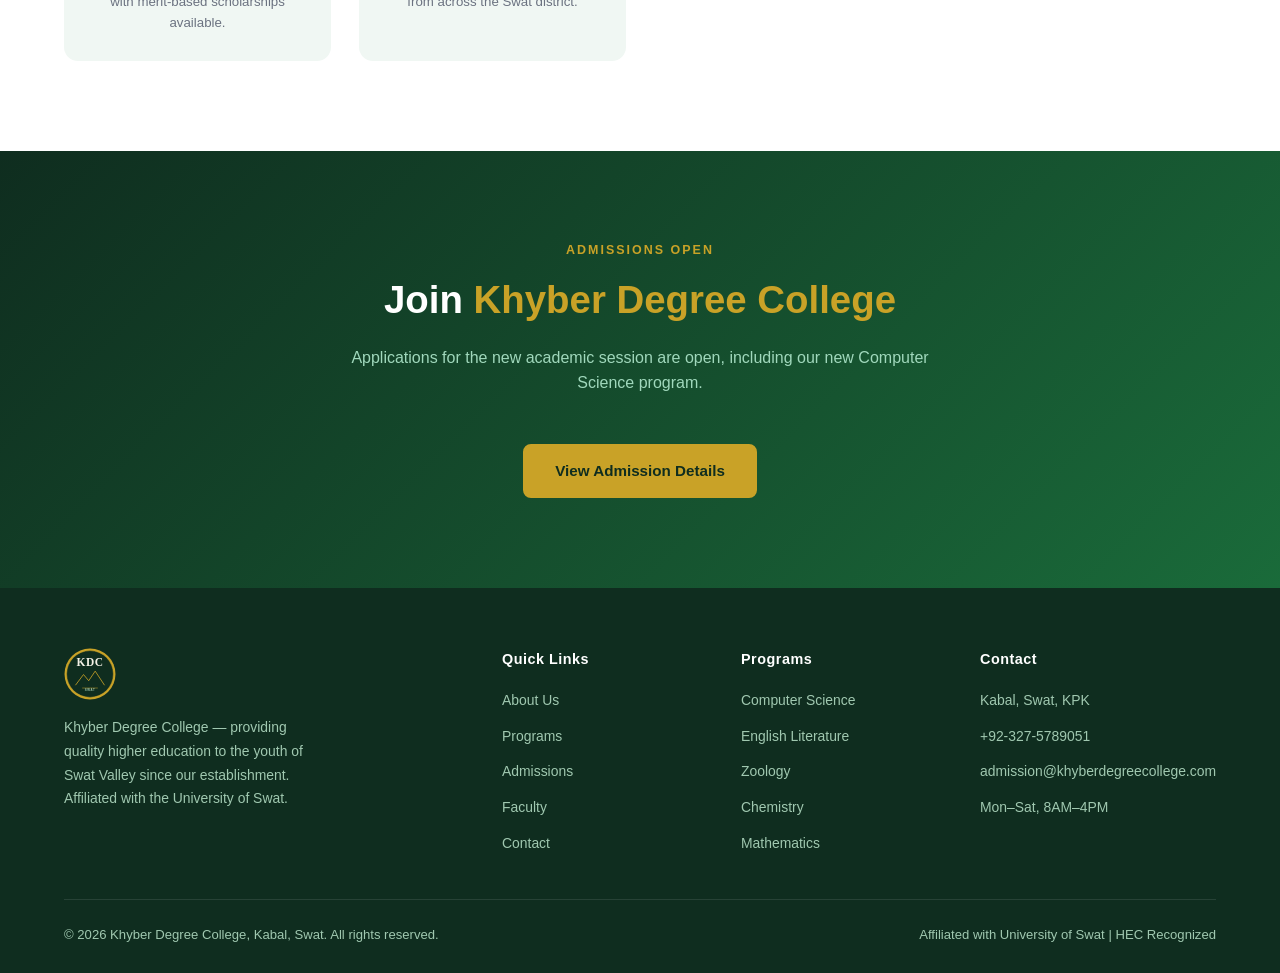
==== commit d31dbcd4: "Add files via upload" ====
--- a/index.html
+++ b/index.html
@@ -4,6 +4,7 @@
   <meta charset="UTF-8" />
   <meta name="viewport" content="width=device-width, initial-scale=1.0" />
   <title>Khyber Degree College – Kabal, Swat</title>
+  <link rel="icon" type="image/svg+xml" href="images/kdc-logo.svg" />
   <link rel="stylesheet" href="css/style.css" />
 </head>
 <body>
@@ -11,7 +12,7 @@
 <!-- ── Navbar ── -->
 <nav id="navbar">
   <a class="nav-brand" href="index.html">
-    <div class="nav-logo">KDC</div>
+    <div class="nav-logo" style="background:none;"><svg width="46" height="46" viewBox="0 0 200 200" style="display:block;flex-shrink:0;"><circle cx="100" cy="100" r="98" fill="#c9a227"/><circle cx="100" cy="100" r="90" fill="#0f2d1f"/><circle cx="100" cy="100" r="90" fill="none" stroke="#c9a227" stroke-width="2"/><text x="100" y="70" text-anchor="middle" font-family="Georgia, serif" font-weight="700" font-size="44" fill="#f4f1e6" letter-spacing="2">KDC</text><path d="M45,142 L75,102 L95,126 L120,89 L155,142" fill="none" stroke="#c9a227" stroke-width="3.5" stroke-linejoin="round" stroke-linecap="round" opacity="0.9"/><line x1="70" y1="154" x2="130" y2="154" stroke="#c9a227" stroke-width="2"/><text x="100" y="167" text-anchor="middle" font-family="Arial" font-weight="700" font-size="11" fill="#a0c8b0" letter-spacing="2.5">SWAT</text></svg></div>
     <div class="nav-title">
       <strong>Khyber Degree College</strong>
       <span>Kabal, Swat</span>
@@ -185,7 +186,7 @@
 <footer>
   <div class="footer-grid">
     <div class="footer-brand">
-      <div class="footer-logo">KDC</div>
+      <div class="footer-logo" style="background:none;"><svg width="52" height="52" viewBox="0 0 200 200" style="display:block;"><circle cx="100" cy="100" r="98" fill="#c9a227"/><circle cx="100" cy="100" r="90" fill="#0f2d1f"/><circle cx="100" cy="100" r="90" fill="none" stroke="#c9a227" stroke-width="2"/><text x="100" y="70" text-anchor="middle" font-family="Georgia, serif" font-weight="700" font-size="44" fill="#f4f1e6" letter-spacing="2">KDC</text><path d="M45,142 L75,102 L95,126 L120,89 L155,142" fill="none" stroke="#c9a227" stroke-width="3.5" stroke-linejoin="round" stroke-linecap="round" opacity="0.9"/><line x1="70" y1="154" x2="130" y2="154" stroke="#c9a227" stroke-width="2"/><text x="100" y="167" text-anchor="middle" font-family="Arial" font-weight="700" font-size="11" fill="#a0c8b0" letter-spacing="2.5">SWAT</text></svg></div>
       <p>Khyber Degree College — providing quality higher education to the youth of Swat Valley since our establishment. Affiliated with the University of Swat.</p>
     </div>
     <div class="footer-col">
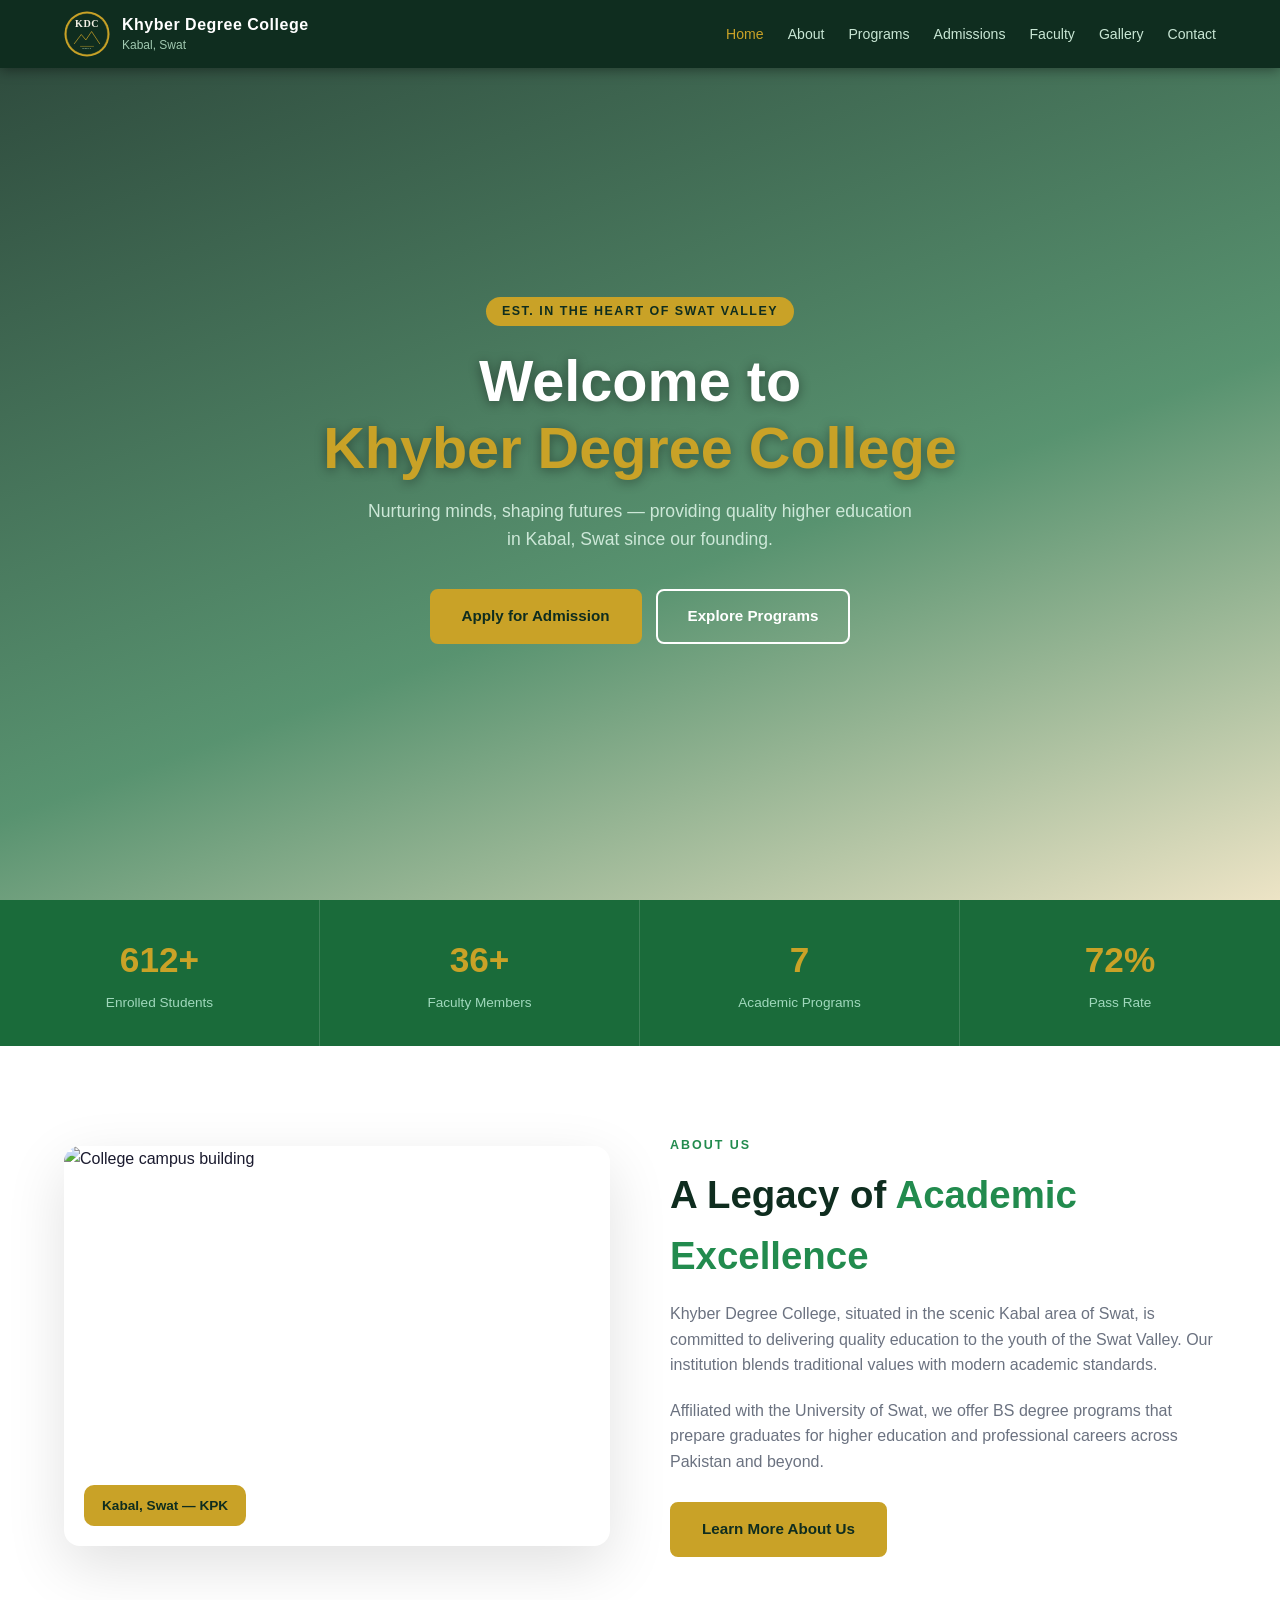
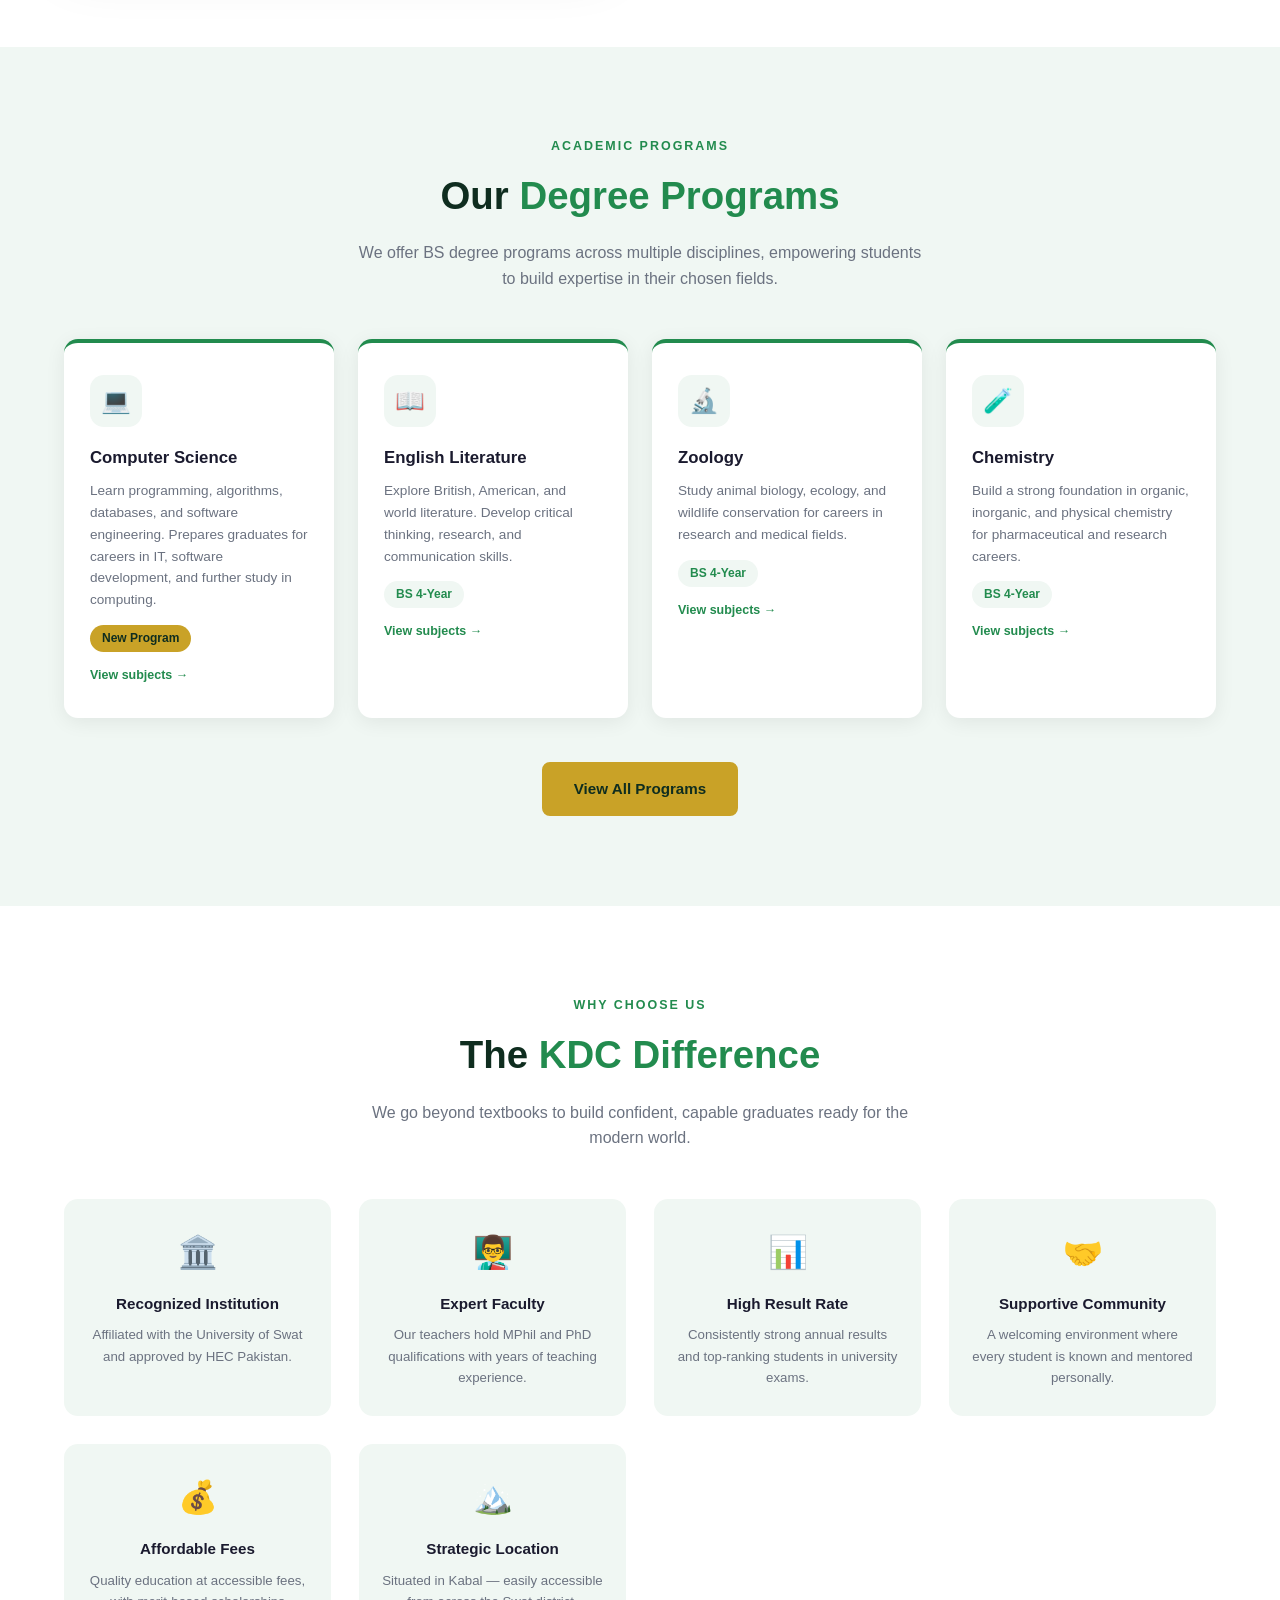
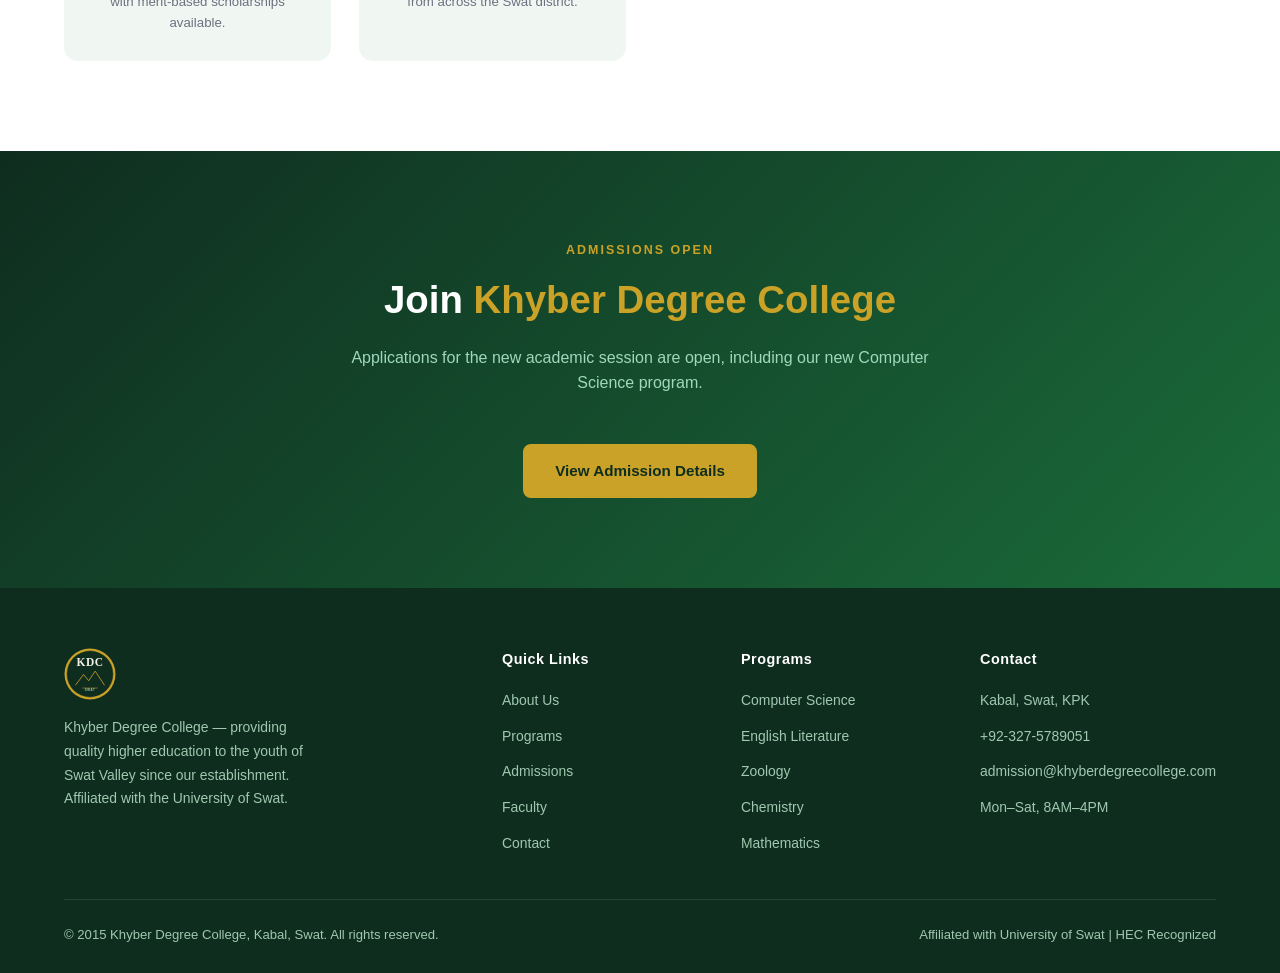
==== commit 53926eb2: "Add files via upload" ====
--- a/index.html
+++ b/index.html
@@ -220,7 +220,7 @@
     </div>
   </div>
   <div class="footer-bottom">
-    <span>© 2026 Khyber Degree College, Kabal, Swat. All rights reserved.</span>
+    <span>© 2015 Khyber Degree College, Kabal, Swat. All rights reserved.</span>
     <span>Affiliated with University of Swat | HEC Recognized</span>
   </div>
 </footer>
